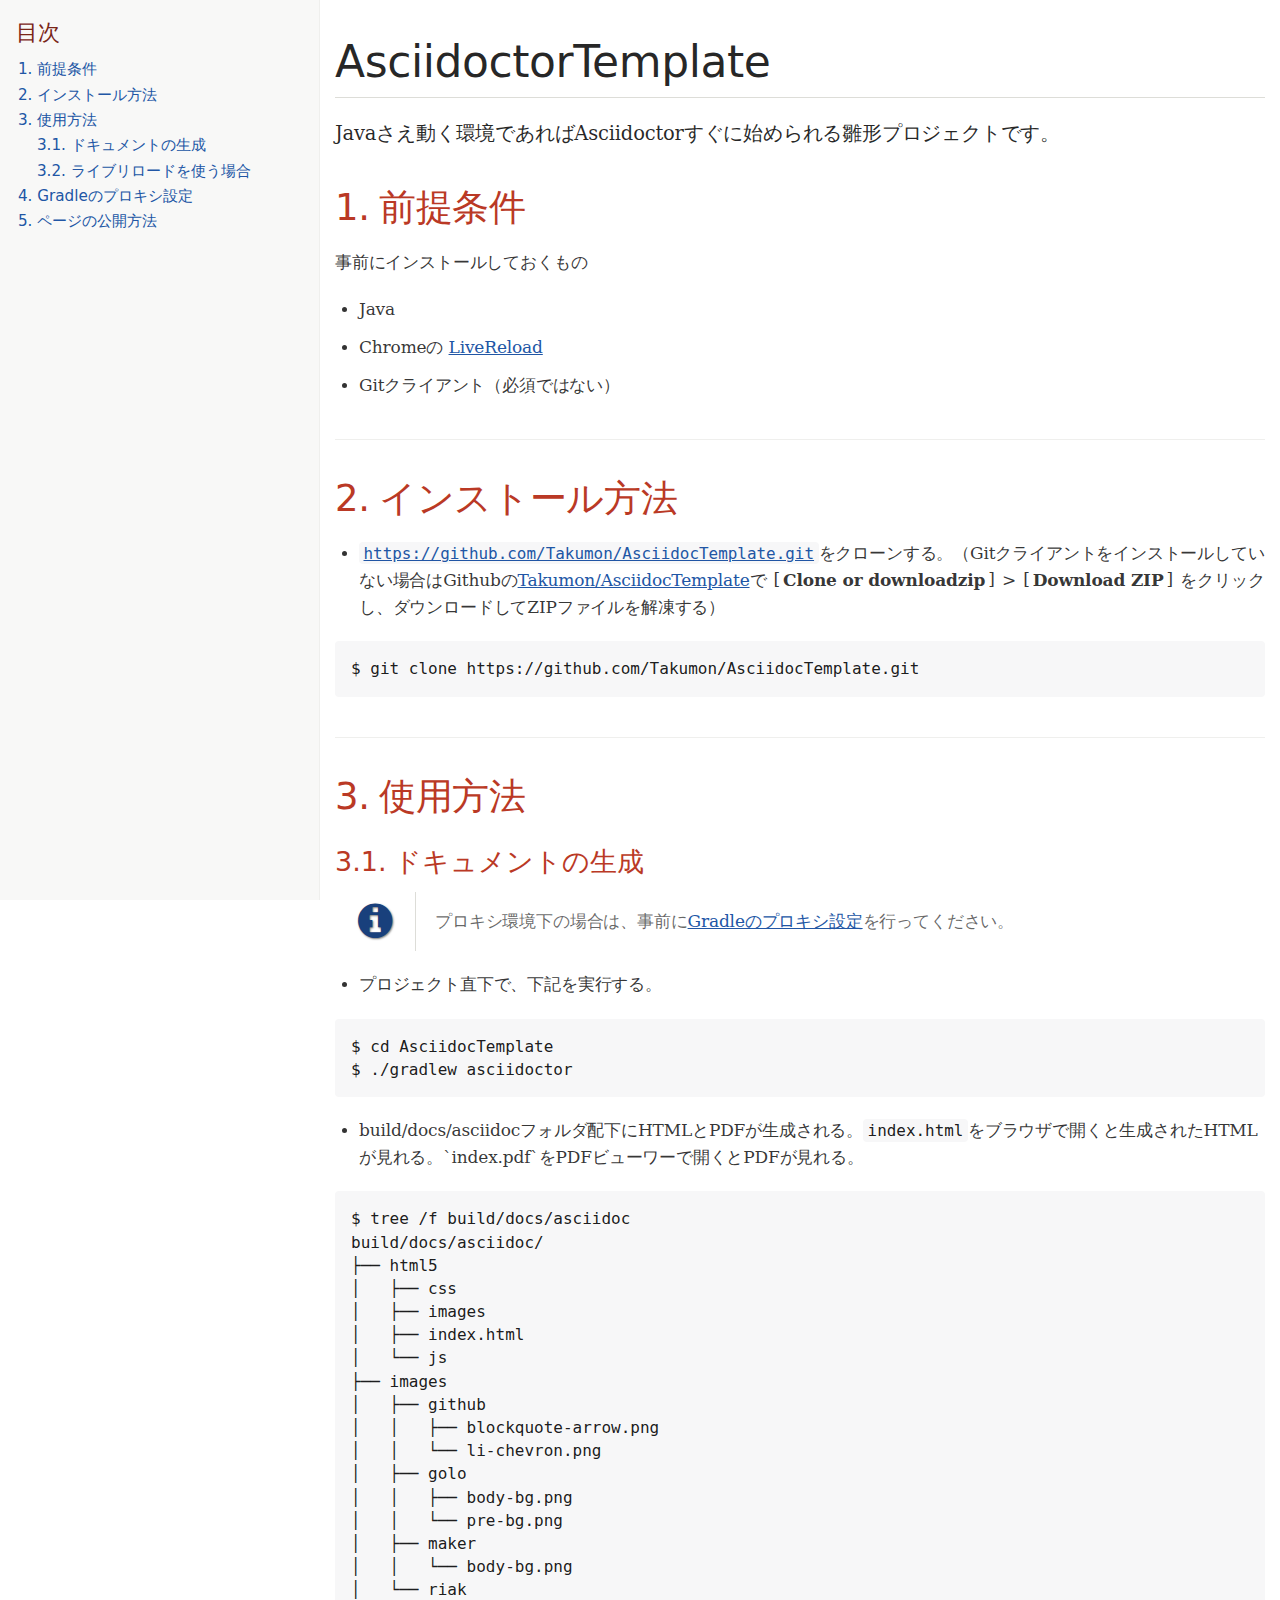
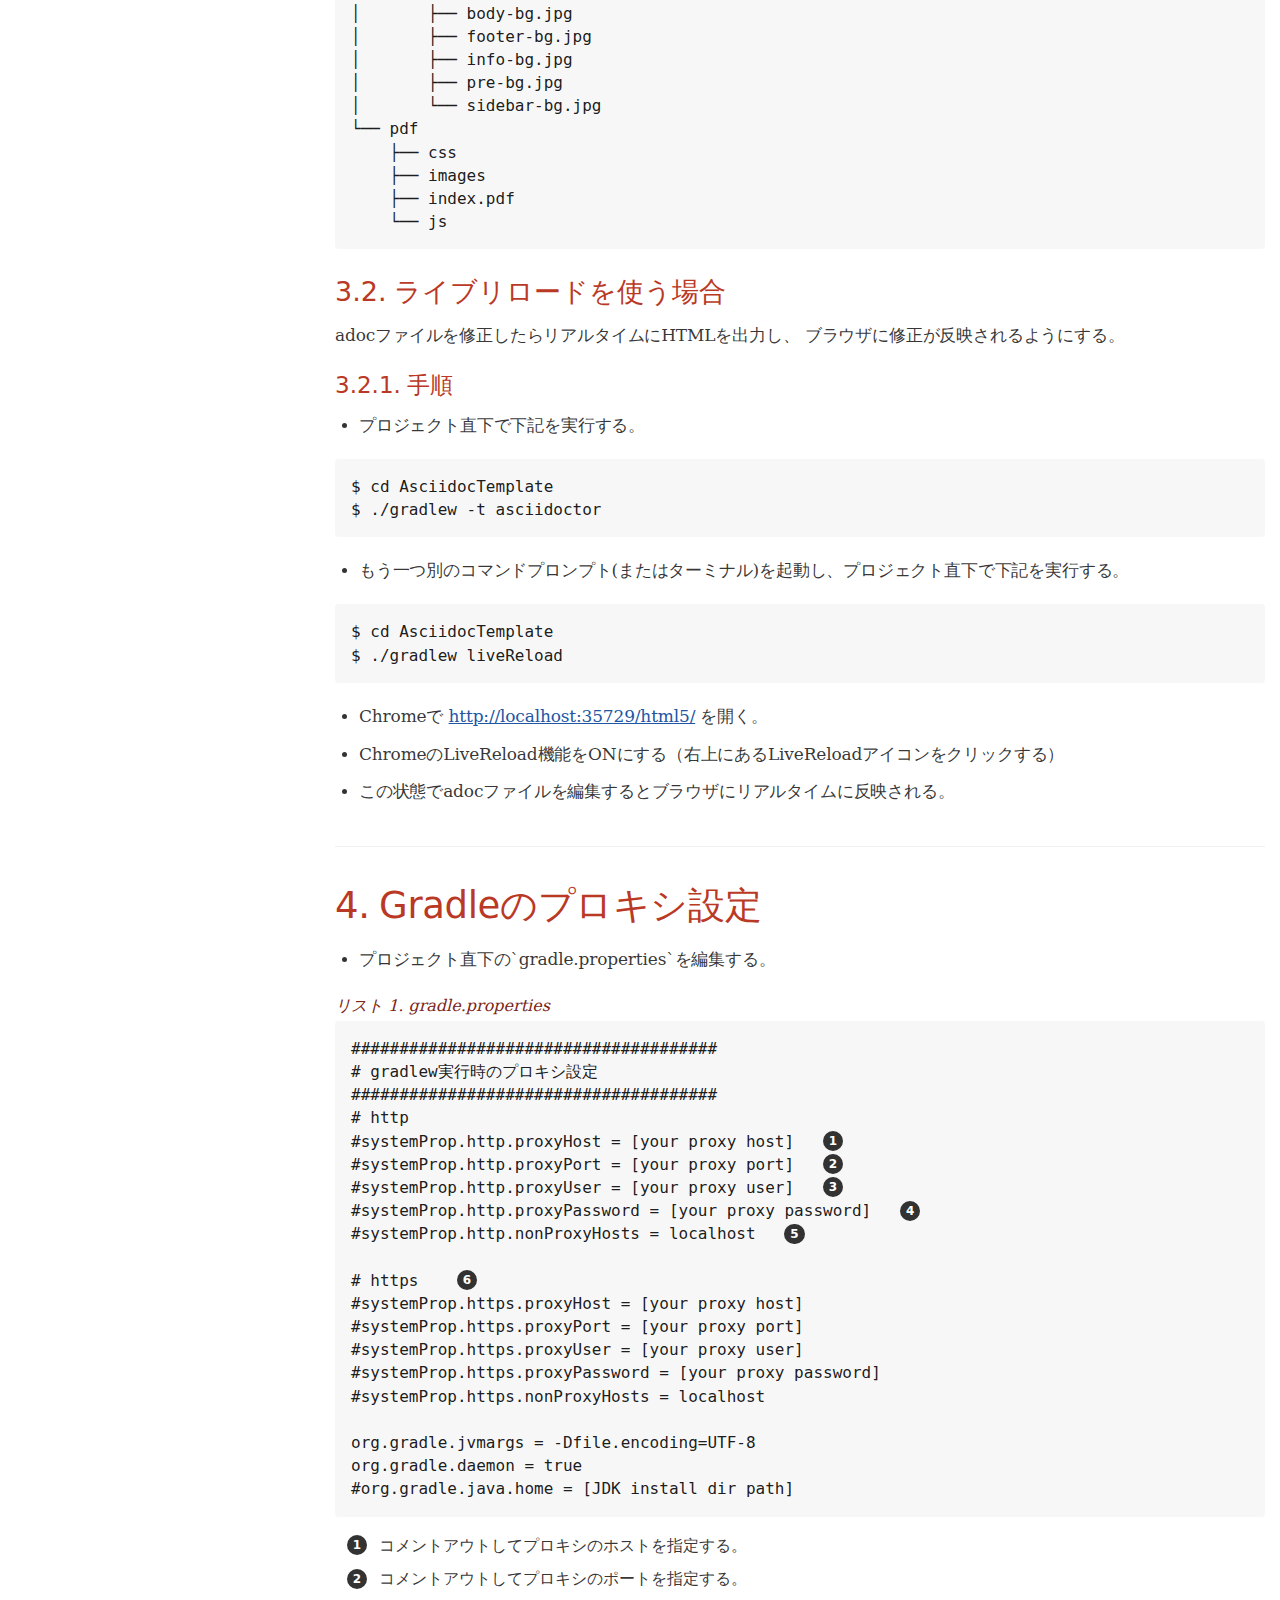
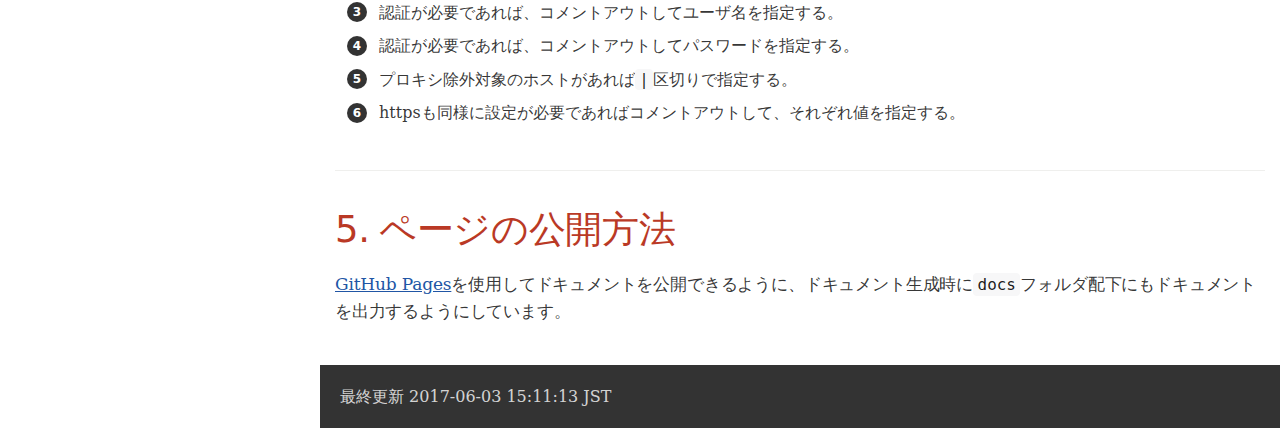
==== docs/html5/index.html @ 1392003d "生成されたドキュメントを追加" ====
<!DOCTYPE html>
<html lang="ja">
<head>
<meta charset="UTF-8">
<!--[if IE]><meta http-equiv="X-UA-Compatible" content="IE=edge"><![endif]-->
<meta name="viewport" content="width=device-width, initial-scale=1.0">
<meta name="generator" content="Asciidoctor 1.5.4">
<meta name="description" content="Javaさえ動く環境であればAsciidoctorすぐに始められる雛形プロジェクトです。">
<meta name="keywords" content="AsciiDoc, Asciidoctor, Gradle">
<title>AsciidoctorTemplate</title>
<style>
/*! normalize.css v2.1.2 | MIT License | git.io/normalize */
/* ========================================================================== HTML5 display definitions ========================================================================== */
/** Correct `block` display not defined in IE 8/9. */
article, aside, details, figcaption, figure, footer, header, hgroup, main, nav, section, summary { display: block; }

/** Correct `inline-block` display not defined in IE 8/9. */
audio, canvas, video { display: inline-block; }

/** Prevent modern browsers from displaying `audio` without controls. Remove excess height in iOS 5 devices. */
audio:not([controls]) { display: none; height: 0; }

/** Address `[hidden]` styling not present in IE 8/9. Hide the `template` element in IE, Safari, and Firefox < 22. */
[hidden], template { display: none; }

script { display: none !important; }

/* ========================================================================== Base ========================================================================== */
/** 1. Set default font family to sans-serif. 2. Prevent iOS text size adjust after orientation change, without disabling user zoom. */
html { font-family: sans-serif; /* 1 */ -ms-text-size-adjust: 100%; /* 2 */ -webkit-text-size-adjust: 100%; /* 2 */ }

/** Remove default margin. */
body { margin: 0; }

/* ========================================================================== Links ========================================================================== */
/** Remove the gray background color from active links in IE 10. */
a { background: transparent; }

/** Address `outline` inconsistency between Chrome and other browsers. */
a:focus { outline: thin dotted; }

/** Improve readability when focused and also mouse hovered in all browsers. */
a:active, a:hover { outline: 0; }

/* ========================================================================== Typography ========================================================================== */
/** Address variable `h1` font-size and margin within `section` and `article` contexts in Firefox 4+, Safari 5, and Chrome. */
h1 { font-size: 2em; margin: 0.67em 0; }

/** Address styling not present in IE 8/9, Safari 5, and Chrome. */
abbr[title] { border-bottom: 1px dotted; }

/** Address style set to `bolder` in Firefox 4+, Safari 5, and Chrome. */
b, strong { font-weight: bold; }

/** Address styling not present in Safari 5 and Chrome. */
dfn { font-style: italic; }

/** Address differences between Firefox and other browsers. */
hr { -moz-box-sizing: content-box; box-sizing: content-box; height: 0; }

/** Address styling not present in IE 8/9. */
mark { background: #ff0; color: #000; }

/** Correct font family set oddly in Safari 5 and Chrome. */
code, kbd, pre, samp { font-family: monospace, serif; font-size: 1em; }

/** Improve readability of pre-formatted text in all browsers. */
pre { white-space: pre-wrap; }

/** Set consistent quote types. */
q { quotes: "\201C" "\201D" "\2018" "\2019"; }

/** Address inconsistent and variable font size in all browsers. */
small { font-size: 80%; }

/** Prevent `sub` and `sup` affecting `line-height` in all browsers. */
sub, sup { font-size: 75%; line-height: 0; position: relative; vertical-align: baseline; }

sup { top: -0.5em; }

sub { bottom: -0.25em; }

/* ========================================================================== Embedded content ========================================================================== */
/** Remove border when inside `a` element in IE 8/9. */
img { border: 0; }

/** Correct overflow displayed oddly in IE 9. */
svg:not(:root) { overflow: hidden; }

/* ========================================================================== Figures ========================================================================== */
/** Address margin not present in IE 8/9 and Safari 5. */
figure { margin: 0; }

/* ========================================================================== Forms ========================================================================== */
/** Define consistent border, margin, and padding. */
fieldset { border: 1px solid #c0c0c0; margin: 0 2px; padding: 0.35em 0.625em 0.75em; }

/** 1. Correct `color` not being inherited in IE 8/9. 2. Remove padding so people aren't caught out if they zero out fieldsets. */
legend { border: 0; /* 1 */ padding: 0; /* 2 */ }

/** 1. Correct font family not being inherited in all browsers. 2. Correct font size not being inherited in all browsers. 3. Address margins set differently in Firefox 4+, Safari 5, and Chrome. */
button, input, select, textarea { font-family: inherit; /* 1 */ font-size: 100%; /* 2 */ margin: 0; /* 3 */ }

/** Address Firefox 4+ setting `line-height` on `input` using `!important` in the UA stylesheet. */
button, input { line-height: normal; }

/** Address inconsistent `text-transform` inheritance for `button` and `select`. All other form control elements do not inherit `text-transform` values. Correct `button` style inheritance in Chrome, Safari 5+, and IE 8+. Correct `select` style inheritance in Firefox 4+ and Opera. */
button, select { text-transform: none; }

/** 1. Avoid the WebKit bug in Android 4.0.* where (2) destroys native `audio` and `video` controls. 2. Correct inability to style clickable `input` types in iOS. 3. Improve usability and consistency of cursor style between image-type `input` and others. */
button, html input[type="button"], input[type="reset"], input[type="submit"] { -webkit-appearance: button; /* 2 */ cursor: pointer; /* 3 */ }

/** Re-set default cursor for disabled elements. */
button[disabled], html input[disabled] { cursor: default; }

/** 1. Address box sizing set to `content-box` in IE 8/9. 2. Remove excess padding in IE 8/9. */
input[type="checkbox"], input[type="radio"] { box-sizing: border-box; /* 1 */ padding: 0; /* 2 */ }

/** 1. Address `appearance` set to `searchfield` in Safari 5 and Chrome. 2. Address `box-sizing` set to `border-box` in Safari 5 and Chrome (include `-moz` to future-proof). */
input[type="search"] { -webkit-appearance: textfield; /* 1 */ -moz-box-sizing: content-box; -webkit-box-sizing: content-box; /* 2 */ box-sizing: content-box; }

/** Remove inner padding and search cancel button in Safari 5 and Chrome on OS X. */
input[type="search"]::-webkit-search-cancel-button, input[type="search"]::-webkit-search-decoration { -webkit-appearance: none; }

/** Remove inner padding and border in Firefox 4+. */
button::-moz-focus-inner, input::-moz-focus-inner { border: 0; padding: 0; }

/** 1. Remove default vertical scrollbar in IE 8/9. 2. Improve readability and alignment in all browsers. */
textarea { overflow: auto; /* 1 */ vertical-align: top; /* 2 */ }

/* ========================================================================== Tables ========================================================================== */
/** Remove most spacing between table cells. */
table { border-collapse: collapse; border-spacing: 0; }

meta.foundation-mq-small { font-family: "only screen and (min-width: 768px)"; width: 768px; }

meta.foundation-mq-medium { font-family: "only screen and (min-width:1280px)"; width: 1280px; }

meta.foundation-mq-large { font-family: "only screen and (min-width:1440px)"; width: 1440px; }

*, *:before, *:after { -moz-box-sizing: border-box; -webkit-box-sizing: border-box; box-sizing: border-box; }

html, body { font-size: 100%; }

body { background: white; color: rgba(0, 0, 0, 0.8); padding: 0; margin: 0; font-family: "Noto Serif", "DejaVu Serif", serif; font-weight: normal; font-style: normal; line-height: 1; position: relative; cursor: auto; }

a:hover { cursor: pointer; }

img, object, embed { max-width: 100%; height: auto; }

object, embed { height: 100%; }

img { -ms-interpolation-mode: bicubic; }

#map_canvas img, #map_canvas embed, #map_canvas object, .map_canvas img, .map_canvas embed, .map_canvas object { max-width: none !important; }

.left { float: left !important; }

.right { float: right !important; }

.text-left { text-align: left !important; }

.text-right { text-align: right !important; }

.text-center { text-align: center !important; }

.text-justify { text-align: justify !important; }

.hide { display: none; }

.antialiased { -webkit-font-smoothing: antialiased; }

img { display: inline-block; vertical-align: middle; }

textarea { height: auto; min-height: 50px; }

select { width: 100%; }

object, svg { display: inline-block; vertical-align: middle; }

.center { margin-left: auto; margin-right: auto; }

.spread { width: 100%; }

p.lead, .paragraph.lead > p, #preamble > .sectionbody > .paragraph:first-of-type p { font-size: 1.21875em; line-height: 1.6; }

.subheader, .admonitionblock td.content > .title, .audioblock > .title, .exampleblock > .title, .imageblock > .title, .listingblock > .title, .literalblock > .title, .stemblock > .title, .openblock > .title, .paragraph > .title, .quoteblock > .title, table.tableblock > .title, .verseblock > .title, .videoblock > .title, .dlist > .title, .olist > .title, .ulist > .title, .qlist > .title, .hdlist > .title { line-height: 1.45; color: #7a2518; font-weight: normal; margin-top: 0; margin-bottom: 0.25em; }

/* Typography resets */
div, dl, dt, dd, ul, ol, li, h1, h2, h3, #toctitle, .sidebarblock > .content > .title, h4, h5, h6, pre, form, p, blockquote, th, td { margin: 0; padding: 0; direction: ltr; }

/* Default Link Styles */
a { color: #2156a5; text-decoration: underline; line-height: inherit; }
a:hover, a:focus { color: #1d4b8f; }
a img { border: none; }

/* Default paragraph styles */
p { font-family: inherit; font-weight: normal; font-size: 1em; line-height: 1.6; margin-bottom: 1.25em; text-rendering: optimizeLegibility; }
p aside { font-size: 0.875em; line-height: 1.35; font-style: italic; }

/* Default header styles */
h1, h2, h3, #toctitle, .sidebarblock > .content > .title, h4, h5, h6 { font-family: "Open Sans", "DejaVu Sans", sans-serif; font-weight: 300; font-style: normal; color: #ba3925; text-rendering: optimizeLegibility; margin-top: 1em; margin-bottom: 0.5em; line-height: 1.0125em; }
h1 small, h2 small, h3 small, #toctitle small, .sidebarblock > .content > .title small, h4 small, h5 small, h6 small { font-size: 60%; color: #e99b8f; line-height: 0; }

h1 { font-size: 2.125em; }

h2 { font-size: 1.6875em; }

h3, #toctitle, .sidebarblock > .content > .title { font-size: 1.375em; }

h4 { font-size: 1.125em; }

h5 { font-size: 1.125em; }

h6 { font-size: 1em; }

hr { border: solid #ddddd8; border-width: 1px 0 0; clear: both; margin: 1.25em 0 1.1875em; height: 0; }

/* Helpful Typography Defaults */
em, i { font-style: italic; line-height: inherit; }

strong, b { font-weight: bold; line-height: inherit; }

small { font-size: 60%; line-height: inherit; }

code { font-family: "Droid Sans Mono", "DejaVu Sans Mono", monospace; font-weight: normal; color: rgba(0, 0, 0, 0.9); }

/* Lists */
ul, ol, dl { font-size: 1em; line-height: 1.6; margin-bottom: 1.25em; list-style-position: outside; font-family: inherit; }

ul, ol { margin-left: 1.5em; }
ul.no-bullet, ol.no-bullet { margin-left: 1.5em; }

/* Unordered Lists */
ul li ul, ul li ol { margin-left: 1.25em; margin-bottom: 0; font-size: 1em; /* Override nested font-size change */ }
ul.square li ul, ul.circle li ul, ul.disc li ul { list-style: inherit; }
ul.square { list-style-type: square; }
ul.circle { list-style-type: circle; }
ul.disc { list-style-type: disc; }
ul.no-bullet { list-style: none; }

/* Ordered Lists */
ol li ul, ol li ol { margin-left: 1.25em; margin-bottom: 0; }

/* Definition Lists */
dl dt { margin-bottom: 0.3125em; font-weight: bold; }
dl dd { margin-bottom: 1.25em; }

/* Abbreviations */
abbr, acronym { text-transform: uppercase; font-size: 90%; color: rgba(0, 0, 0, 0.8); border-bottom: 1px dotted #dddddd; cursor: help; }

abbr { text-transform: none; }

/* Blockquotes */
blockquote { margin: 0 0 1.25em; padding: 0.5625em 1.25em 0 1.1875em; border-left: 1px solid #dddddd; }
blockquote cite { display: block; font-size: 0.9375em; color: rgba(0, 0, 0, 0.6); }
blockquote cite:before { content: "\2014 \0020"; }
blockquote cite a, blockquote cite a:visited { color: rgba(0, 0, 0, 0.6); }

blockquote, blockquote p { line-height: 1.6; color: rgba(0, 0, 0, 0.85); }

/* Microformats */
.vcard { display: inline-block; margin: 0 0 1.25em 0; border: 1px solid #dddddd; padding: 0.625em 0.75em; }
.vcard li { margin: 0; display: block; }
.vcard .fn { font-weight: bold; font-size: 0.9375em; }

.vevent .summary { font-weight: bold; }
.vevent abbr { cursor: auto; text-decoration: none; font-weight: bold; border: none; padding: 0 0.0625em; }

@media only screen and (min-width: 768px) { h1, h2, h3, #toctitle, .sidebarblock > .content > .title, h4, h5, h6 { line-height: 1.2; }
  h1 { font-size: 2.75em; }
  h2 { font-size: 2.3125em; }
  h3, #toctitle, .sidebarblock > .content > .title { font-size: 1.6875em; }
  h4 { font-size: 1.4375em; } }
/* Tables */
table { background: white; margin-bottom: 1.25em; border: solid 1px #dedede; }
table thead, table tfoot { background: #f7f8f7; font-weight: bold; }
table thead tr th, table thead tr td, table tfoot tr th, table tfoot tr td { padding: 0.5em 0.625em 0.625em; font-size: inherit; color: rgba(0, 0, 0, 0.8); text-align: left; }
table tr th, table tr td { padding: 0.5625em 0.625em; font-size: inherit; color: rgba(0, 0, 0, 0.8); }
table tr.even, table tr.alt, table tr:nth-of-type(even) { background: #f8f8f7; }
table thead tr th, table tfoot tr th, table tbody tr td, table tr td, table tfoot tr td { display: table-cell; line-height: 1.6; }

body { -moz-osx-font-smoothing: grayscale; -webkit-font-smoothing: antialiased; tab-size: 4; }

h1, h2, h3, #toctitle, .sidebarblock > .content > .title, h4, h5, h6 { line-height: 1.2; word-spacing: -0.05em; }
h1 strong, h2 strong, h3 strong, #toctitle strong, .sidebarblock > .content > .title strong, h4 strong, h5 strong, h6 strong { font-weight: 400; }

.clearfix:before, .clearfix:after, .float-group:before, .float-group:after { content: " "; display: table; }
.clearfix:after, .float-group:after { clear: both; }

*:not(pre) > code { font-size: 0.9375em; font-style: normal !important; letter-spacing: 0; padding: 0.1em 0.5ex; word-spacing: -0.15em; background-color: #f7f7f8; -webkit-border-radius: 4px; border-radius: 4px; line-height: 1.45; text-rendering: optimizeSpeed; word-wrap: break-word; }
*:not(pre) > code.nobreak { word-wrap: normal; }
*:not(pre) > code.nowrap { white-space: nowrap; }

pre, pre > code { line-height: 1.45; color: rgba(0, 0, 0, 0.9); font-family: "Droid Sans Mono", "DejaVu Sans Mono", "Monospace", monospace; font-weight: normal; text-rendering: optimizeSpeed; }

em em { font-style: normal; }

strong strong { font-weight: normal; }

.keyseq { color: rgba(51, 51, 51, 0.8); }

kbd { font-family: "Droid Sans Mono", "DejaVu Sans Mono", monospace; display: inline-block; color: rgba(0, 0, 0, 0.8); font-size: 0.65em; line-height: 1.45; background-color: #f7f7f7; border: 1px solid #ccc; -webkit-border-radius: 3px; border-radius: 3px; -webkit-box-shadow: 0 1px 0 rgba(0, 0, 0, 0.2), 0 0 0 0.1em white inset; box-shadow: 0 1px 0 rgba(0, 0, 0, 0.2), 0 0 0 0.1em white inset; margin: 0 0.15em; padding: 0.2em 0.5em; vertical-align: middle; position: relative; top: -0.1em; white-space: nowrap; }

.keyseq kbd:first-child { margin-left: 0; }

.keyseq kbd:last-child { margin-right: 0; }

.menuseq, .menuref { color: #000; }

.menuseq b:not(.caret), .menuref { font-weight: inherit; }

.menuseq { word-spacing: -0.02em; }
.menuseq b.caret { font-size: 1.25em; line-height: 0.8; }
.menuseq i.caret { font-weight: bold; text-align: center; width: 0.45em; }

b.button:before, b.button:after { position: relative; top: -1px; font-weight: normal; }

b.button:before { content: "["; padding: 0 3px 0 2px; }

b.button:after { content: "]"; padding: 0 2px 0 3px; }

p a > code:hover { color: rgba(0, 0, 0, 0.9); }

#header, #content, #footnotes, #footer { width: 100%; margin-left: auto; margin-right: auto; margin-top: 0; margin-bottom: 0; max-width: 62.5em; *zoom: 1; position: relative; padding-left: 0.9375em; padding-right: 0.9375em; }
#header:before, #header:after, #content:before, #content:after, #footnotes:before, #footnotes:after, #footer:before, #footer:after { content: " "; display: table; }
#header:after, #content:after, #footnotes:after, #footer:after { clear: both; }

#content { margin-top: 1.25em; }

#content:before { content: none; }

#header > h1:first-child { color: rgba(0, 0, 0, 0.85); margin-top: 2.25rem; margin-bottom: 0; }
#header > h1:first-child + #toc { margin-top: 8px; border-top: 1px solid #ddddd8; }
#header > h1:only-child, body.toc2 #header > h1:nth-last-child(2) { border-bottom: 1px solid #ddddd8; padding-bottom: 8px; }
#header .details { border-bottom: 1px solid #ddddd8; line-height: 1.45; padding-top: 0.25em; padding-bottom: 0.25em; padding-left: 0.25em; color: rgba(0, 0, 0, 0.6); display: -ms-flexbox; display: -webkit-flex; display: flex; -ms-flex-flow: row wrap; -webkit-flex-flow: row wrap; flex-flow: row wrap; }
#header .details span:first-child { margin-left: -0.125em; }
#header .details span.email a { color: rgba(0, 0, 0, 0.85); }
#header .details br { display: none; }
#header .details br + span:before { content: "\00a0\2013\00a0"; }
#header .details br + span.author:before { content: "\00a0\22c5\00a0"; color: rgba(0, 0, 0, 0.85); }
#header .details br + span#revremark:before { content: "\00a0|\00a0"; }
#header #revnumber { text-transform: capitalize; }
#header #revnumber:after { content: "\00a0"; }

#content > h1:first-child:not([class]) { color: rgba(0, 0, 0, 0.85); border-bottom: 1px solid #ddddd8; padding-bottom: 8px; margin-top: 0; padding-top: 1rem; margin-bottom: 1.25rem; }

#toc { border-bottom: 1px solid #efefed; padding-bottom: 0.5em; }
#toc > ul { margin-left: 0.125em; }
#toc ul.sectlevel0 > li > a { font-style: italic; }
#toc ul.sectlevel0 ul.sectlevel1 { margin: 0.5em 0; }
#toc ul { font-family: "Open Sans", "DejaVu Sans", sans-serif; list-style-type: none; }
#toc li { line-height: 1.3334; margin-top: 0.3334em; }
#toc a { text-decoration: none; }
#toc a:active { text-decoration: underline; }

#toctitle { color: #7a2518; font-size: 1.2em; }

@media only screen and (min-width: 768px) { #toctitle { font-size: 1.375em; }
  body.toc2 { padding-left: 15em; padding-right: 0; }
  #toc.toc2 { margin-top: 0 !important; background-color: #f8f8f7; position: fixed; width: 15em; left: 0; top: 0; border-right: 1px solid #efefed; border-top-width: 0 !important; border-bottom-width: 0 !important; z-index: 1000; padding: 1.25em 1em; height: 100%; overflow: auto; }
  #toc.toc2 #toctitle { margin-top: 0; margin-bottom: 0.8rem; font-size: 1.2em; }
  #toc.toc2 > ul { font-size: 0.9em; margin-bottom: 0; }
  #toc.toc2 ul ul { margin-left: 0; padding-left: 1em; }
  #toc.toc2 ul.sectlevel0 ul.sectlevel1 { padding-left: 0; margin-top: 0.5em; margin-bottom: 0.5em; }
  body.toc2.toc-right { padding-left: 0; padding-right: 15em; }
  body.toc2.toc-right #toc.toc2 { border-right-width: 0; border-left: 1px solid #efefed; left: auto; right: 0; } }
@media only screen and (min-width: 1280px) { body.toc2 { padding-left: 20em; padding-right: 0; }
  #toc.toc2 { width: 20em; }
  #toc.toc2 #toctitle { font-size: 1.375em; }
  #toc.toc2 > ul { font-size: 0.95em; }
  #toc.toc2 ul ul { padding-left: 1.25em; }
  body.toc2.toc-right { padding-left: 0; padding-right: 20em; } }
#content #toc { border-style: solid; border-width: 1px; border-color: #e0e0dc; margin-bottom: 1.25em; padding: 1.25em; background: #f8f8f7; -webkit-border-radius: 4px; border-radius: 4px; }
#content #toc > :first-child { margin-top: 0; }
#content #toc > :last-child { margin-bottom: 0; }

#footer { max-width: 100%; background-color: rgba(0, 0, 0, 0.8); padding: 1.25em; }

#footer-text { color: rgba(255, 255, 255, 0.8); line-height: 1.44; }

.sect1 { padding-bottom: 0.625em; }

@media only screen and (min-width: 768px) { .sect1 { padding-bottom: 1.25em; } }
.sect1 + .sect1 { border-top: 1px solid #efefed; }

#content h1 > a.anchor, h2 > a.anchor, h3 > a.anchor, #toctitle > a.anchor, .sidebarblock > .content > .title > a.anchor, h4 > a.anchor, h5 > a.anchor, h6 > a.anchor { position: absolute; z-index: 1001; width: 1.5ex; margin-left: -1.5ex; display: block; text-decoration: none !important; visibility: hidden; text-align: center; font-weight: normal; }
#content h1 > a.anchor:before, h2 > a.anchor:before, h3 > a.anchor:before, #toctitle > a.anchor:before, .sidebarblock > .content > .title > a.anchor:before, h4 > a.anchor:before, h5 > a.anchor:before, h6 > a.anchor:before { content: "\00A7"; font-size: 0.85em; display: block; padding-top: 0.1em; }
#content h1:hover > a.anchor, #content h1 > a.anchor:hover, h2:hover > a.anchor, h2 > a.anchor:hover, h3:hover > a.anchor, #toctitle:hover > a.anchor, .sidebarblock > .content > .title:hover > a.anchor, h3 > a.anchor:hover, #toctitle > a.anchor:hover, .sidebarblock > .content > .title > a.anchor:hover, h4:hover > a.anchor, h4 > a.anchor:hover, h5:hover > a.anchor, h5 > a.anchor:hover, h6:hover > a.anchor, h6 > a.anchor:hover { visibility: visible; }
#content h1 > a.link, h2 > a.link, h3 > a.link, #toctitle > a.link, .sidebarblock > .content > .title > a.link, h4 > a.link, h5 > a.link, h6 > a.link { color: #ba3925; text-decoration: none; }
#content h1 > a.link:hover, h2 > a.link:hover, h3 > a.link:hover, #toctitle > a.link:hover, .sidebarblock > .content > .title > a.link:hover, h4 > a.link:hover, h5 > a.link:hover, h6 > a.link:hover { color: #a53221; }

.audioblock, .imageblock, .literalblock, .listingblock, .stemblock, .videoblock { margin-bottom: 1.25em; }

.admonitionblock td.content > .title, .audioblock > .title, .exampleblock > .title, .imageblock > .title, .listingblock > .title, .literalblock > .title, .stemblock > .title, .openblock > .title, .paragraph > .title, .quoteblock > .title, table.tableblock > .title, .verseblock > .title, .videoblock > .title, .dlist > .title, .olist > .title, .ulist > .title, .qlist > .title, .hdlist > .title { text-rendering: optimizeLegibility; text-align: left; font-family: "Noto Serif", "DejaVu Serif", serif; font-size: 1rem; font-style: italic; }

table.tableblock > caption.title { white-space: nowrap; overflow: visible; max-width: 0; }

.paragraph.lead > p, #preamble > .sectionbody > .paragraph:first-of-type p { color: rgba(0, 0, 0, 0.85); }

table.tableblock #preamble > .sectionbody > .paragraph:first-of-type p { font-size: inherit; }

.admonitionblock > table { border-collapse: separate; border: 0; background: none; width: 100%; }
.admonitionblock > table td.icon { text-align: center; width: 80px; }
.admonitionblock > table td.icon img { max-width: initial; }
.admonitionblock > table td.icon .title { font-weight: bold; font-family: "Open Sans", "DejaVu Sans", sans-serif; text-transform: uppercase; }
.admonitionblock > table td.content { padding-left: 1.125em; padding-right: 1.25em; border-left: 1px solid #ddddd8; color: rgba(0, 0, 0, 0.6); }
.admonitionblock > table td.content > :last-child > :last-child { margin-bottom: 0; }

.exampleblock > .content { border-style: solid; border-width: 1px; border-color: #e6e6e6; margin-bottom: 1.25em; padding: 1.25em; background: white; -webkit-border-radius: 4px; border-radius: 4px; }
.exampleblock > .content > :first-child { margin-top: 0; }
.exampleblock > .content > :last-child { margin-bottom: 0; }

.sidebarblock { border-style: solid; border-width: 1px; border-color: #e0e0dc; margin-bottom: 1.25em; padding: 1.25em; background: #f8f8f7; -webkit-border-radius: 4px; border-radius: 4px; }
.sidebarblock > :first-child { margin-top: 0; }
.sidebarblock > :last-child { margin-bottom: 0; }
.sidebarblock > .content > .title { color: #7a2518; margin-top: 0; text-align: center; }

.exampleblock > .content > :last-child > :last-child, .exampleblock > .content .olist > ol > li:last-child > :last-child, .exampleblock > .content .ulist > ul > li:last-child > :last-child, .exampleblock > .content .qlist > ol > li:last-child > :last-child, .sidebarblock > .content > :last-child > :last-child, .sidebarblock > .content .olist > ol > li:last-child > :last-child, .sidebarblock > .content .ulist > ul > li:last-child > :last-child, .sidebarblock > .content .qlist > ol > li:last-child > :last-child { margin-bottom: 0; }

.literalblock pre, .listingblock pre:not(.highlight), .listingblock pre[class="highlight"], .listingblock pre[class^="highlight "], .listingblock pre.CodeRay, .listingblock pre.prettyprint { background: #f7f7f8; }
.sidebarblock .literalblock pre, .sidebarblock .listingblock pre:not(.highlight), .sidebarblock .listingblock pre[class="highlight"], .sidebarblock .listingblock pre[class^="highlight "], .sidebarblock .listingblock pre.CodeRay, .sidebarblock .listingblock pre.prettyprint { background: #f2f1f1; }

.literalblock pre, .literalblock pre[class], .listingblock pre, .listingblock pre[class] { -webkit-border-radius: 4px; border-radius: 4px; word-wrap: break-word; padding: 1em; font-size: 0.8125em; }
.literalblock pre.nowrap, .literalblock pre[class].nowrap, .listingblock pre.nowrap, .listingblock pre[class].nowrap { overflow-x: auto; white-space: pre; word-wrap: normal; }
@media only screen and (min-width: 768px) { .literalblock pre, .literalblock pre[class], .listingblock pre, .listingblock pre[class] { font-size: 0.90625em; } }
@media only screen and (min-width: 1280px) { .literalblock pre, .literalblock pre[class], .listingblock pre, .listingblock pre[class] { font-size: 1em; } }

.literalblock.output pre { color: #f7f7f8; background-color: rgba(0, 0, 0, 0.9); }

.listingblock pre.highlightjs { padding: 0; }
.listingblock pre.highlightjs > code { padding: 1em; -webkit-border-radius: 4px; border-radius: 4px; }

.listingblock pre.prettyprint { border-width: 0; }

.listingblock > .content { position: relative; }

.listingblock code[data-lang]:before { display: none; content: attr(data-lang); position: absolute; font-size: 0.75em; top: 0.425rem; right: 0.5rem; line-height: 1; text-transform: uppercase; color: #999; }

.listingblock:hover code[data-lang]:before { display: block; }

.listingblock.terminal pre .command:before { content: attr(data-prompt); padding-right: 0.5em; color: #999; }

.listingblock.terminal pre .command:not([data-prompt]):before { content: "$"; }

table.pyhltable { border-collapse: separate; border: 0; margin-bottom: 0; background: none; }

table.pyhltable td { vertical-align: top; padding-top: 0; padding-bottom: 0; line-height: 1.45; }

table.pyhltable td.code { padding-left: .75em; padding-right: 0; }

pre.pygments .lineno, table.pyhltable td:not(.code) { color: #999; padding-left: 0; padding-right: .5em; border-right: 1px solid #ddddd8; }

pre.pygments .lineno { display: inline-block; margin-right: .25em; }

table.pyhltable .linenodiv { background: none !important; padding-right: 0 !important; }

.quoteblock { margin: 0 1em 1.25em 1.5em; display: table; }
.quoteblock > .title { margin-left: -1.5em; margin-bottom: 0.75em; }
.quoteblock blockquote, .quoteblock blockquote p { color: rgba(0, 0, 0, 0.85); font-size: 1.15rem; line-height: 1.75; word-spacing: 0.1em; letter-spacing: 0; font-style: italic; text-align: justify; }
.quoteblock blockquote { margin: 0; padding: 0; border: 0; }
.quoteblock blockquote:before { content: "\201c"; float: left; font-size: 2.75em; font-weight: bold; line-height: 0.6em; margin-left: -0.6em; color: #7a2518; text-shadow: 0 1px 2px rgba(0, 0, 0, 0.1); }
.quoteblock blockquote > .paragraph:last-child p { margin-bottom: 0; }
.quoteblock .attribution { margin-top: 0.5em; margin-right: 0.5ex; text-align: right; }
.quoteblock .quoteblock { margin-left: 0; margin-right: 0; padding: 0.5em 0; border-left: 3px solid rgba(0, 0, 0, 0.6); }
.quoteblock .quoteblock blockquote { padding: 0 0 0 0.75em; }
.quoteblock .quoteblock blockquote:before { display: none; }

.verseblock { margin: 0 1em 1.25em 1em; }
.verseblock pre { font-family: "Open Sans", "DejaVu Sans", sans; font-size: 1.15rem; color: rgba(0, 0, 0, 0.85); font-weight: 300; text-rendering: optimizeLegibility; }
.verseblock pre strong { font-weight: 400; }
.verseblock .attribution { margin-top: 1.25rem; margin-left: 0.5ex; }

.quoteblock .attribution, .verseblock .attribution { font-size: 0.9375em; line-height: 1.45; font-style: italic; }
.quoteblock .attribution br, .verseblock .attribution br { display: none; }
.quoteblock .attribution cite, .verseblock .attribution cite { display: block; letter-spacing: -0.025em; color: rgba(0, 0, 0, 0.6); }

.quoteblock.abstract { margin: 0 0 1.25em 0; display: block; }
.quoteblock.abstract blockquote, .quoteblock.abstract blockquote p { text-align: left; word-spacing: 0; }
.quoteblock.abstract blockquote:before, .quoteblock.abstract blockquote p:first-of-type:before { display: none; }

table.tableblock { max-width: 100%; border-collapse: separate; }
table.tableblock td > .paragraph:last-child p > p:last-child, table.tableblock th > p:last-child, table.tableblock td > p:last-child { margin-bottom: 0; }

table.tableblock, th.tableblock, td.tableblock { border: 0 solid #dedede; }

table.grid-all > thead > tr > .tableblock, table.grid-all > tbody > tr > .tableblock { border-width: 0 1px 1px 0; }

table.grid-all > tfoot > tr > .tableblock { border-width: 1px 1px 0 0; }

table.grid-cols > * > tr > .tableblock { border-width: 0 1px 0 0; }

table.grid-rows > thead > tr > .tableblock, table.grid-rows > tbody > tr > .tableblock { border-width: 0 0 1px 0; }

table.grid-rows > tfoot > tr > .tableblock { border-width: 1px 0 0 0; }

table.grid-all > * > tr > .tableblock:last-child, table.grid-cols > * > tr > .tableblock:last-child { border-right-width: 0; }

table.grid-all > tbody > tr:last-child > .tableblock, table.grid-all > thead:last-child > tr > .tableblock, table.grid-rows > tbody > tr:last-child > .tableblock, table.grid-rows > thead:last-child > tr > .tableblock { border-bottom-width: 0; }

table.frame-all { border-width: 1px; }

table.frame-sides { border-width: 0 1px; }

table.frame-topbot { border-width: 1px 0; }

th.halign-left, td.halign-left { text-align: left; }

th.halign-right, td.halign-right { text-align: right; }

th.halign-center, td.halign-center { text-align: center; }

th.valign-top, td.valign-top { vertical-align: top; }

th.valign-bottom, td.valign-bottom { vertical-align: bottom; }

th.valign-middle, td.valign-middle { vertical-align: middle; }

table thead th, table tfoot th { font-weight: bold; }

tbody tr th { display: table-cell; line-height: 1.6; background: #f7f8f7; }

tbody tr th, tbody tr th p, tfoot tr th, tfoot tr th p { color: rgba(0, 0, 0, 0.8); font-weight: bold; }

p.tableblock > code:only-child { background: none; padding: 0; }

p.tableblock { font-size: 1em; }

td > div.verse { white-space: pre; }

ol { margin-left: 1.75em; }

ul li ol { margin-left: 1.5em; }

dl dd { margin-left: 1.125em; }

dl dd:last-child, dl dd:last-child > :last-child { margin-bottom: 0; }

ol > li p, ul > li p, ul dd, ol dd, .olist .olist, .ulist .ulist, .ulist .olist, .olist .ulist { margin-bottom: 0.625em; }

ul.unstyled, ol.unnumbered, ul.checklist, ul.none { list-style-type: none; }

ul.unstyled, ol.unnumbered, ul.checklist { margin-left: 0.625em; }

ul.checklist li > p:first-child > .fa-square-o:first-child, ul.checklist li > p:first-child > .fa-check-square-o:first-child { width: 1em; font-size: 0.85em; }

ul.checklist li > p:first-child > input[type="checkbox"]:first-child { width: 1em; position: relative; top: 1px; }

ul.inline { margin: 0 auto 0.625em auto; margin-left: -1.375em; margin-right: 0; padding: 0; list-style: none; overflow: hidden; }
ul.inline > li { list-style: none; float: left; margin-left: 1.375em; display: block; }
ul.inline > li > * { display: block; }

.unstyled dl dt { font-weight: normal; font-style: normal; }

ol.arabic { list-style-type: decimal; }

ol.decimal { list-style-type: decimal-leading-zero; }

ol.loweralpha { list-style-type: lower-alpha; }

ol.upperalpha { list-style-type: upper-alpha; }

ol.lowerroman { list-style-type: lower-roman; }

ol.upperroman { list-style-type: upper-roman; }

ol.lowergreek { list-style-type: lower-greek; }

.hdlist > table, .colist > table { border: 0; background: none; }
.hdlist > table > tbody > tr, .colist > table > tbody > tr { background: none; }

td.hdlist1, td.hdlist2 { vertical-align: top; padding: 0 0.625em; }

td.hdlist1 { font-weight: bold; padding-bottom: 1.25em; }

.literalblock + .colist, .listingblock + .colist { margin-top: -0.5em; }

.colist > table tr > td:first-of-type { padding: 0.4em 0.75em 0 0.75em; line-height: 1; vertical-align: top; }
.colist > table tr > td:first-of-type img { max-width: initial; }
.colist > table tr > td:last-of-type { padding: 0.25em 0; }

.thumb, .th { line-height: 0; display: inline-block; border: solid 4px white; -webkit-box-shadow: 0 0 0 1px #dddddd; box-shadow: 0 0 0 1px #dddddd; }

.imageblock.left, .imageblock[style*="float: left"] { margin: 0.25em 0.625em 1.25em 0; }
.imageblock.right, .imageblock[style*="float: right"] { margin: 0.25em 0 1.25em 0.625em; }
.imageblock > .title { margin-bottom: 0; }
.imageblock.thumb, .imageblock.th { border-width: 6px; }
.imageblock.thumb > .title, .imageblock.th > .title { padding: 0 0.125em; }

.image.left, .image.right { margin-top: 0.25em; margin-bottom: 0.25em; display: inline-block; line-height: 0; }
.image.left { margin-right: 0.625em; }
.image.right { margin-left: 0.625em; }

a.image { text-decoration: none; display: inline-block; }
a.image object { pointer-events: none; }

sup.footnote, sup.footnoteref { font-size: 0.875em; position: static; vertical-align: super; }
sup.footnote a, sup.footnoteref a { text-decoration: none; }
sup.footnote a:active, sup.footnoteref a:active { text-decoration: underline; }

#footnotes { padding-top: 0.75em; padding-bottom: 0.75em; margin-bottom: 0.625em; }
#footnotes hr { width: 20%; min-width: 6.25em; margin: -0.25em 0 0.75em 0; border-width: 1px 0 0 0; }
#footnotes .footnote { padding: 0 0.375em 0 0.225em; line-height: 1.3334; font-size: 0.875em; margin-left: 1.2em; text-indent: -1.05em; margin-bottom: 0.2em; }
#footnotes .footnote a:first-of-type { font-weight: bold; text-decoration: none; }
#footnotes .footnote:last-of-type { margin-bottom: 0; }
#content #footnotes { margin-top: -0.625em; margin-bottom: 0; padding: 0.75em 0; }

.gist .file-data > table { border: 0; background: #fff; width: 100%; margin-bottom: 0; }
.gist .file-data > table td.line-data { width: 99%; }

div.unbreakable { page-break-inside: avoid; }

.big { font-size: larger; }

.small { font-size: smaller; }

.underline { text-decoration: underline; }

.overline { text-decoration: overline; }

.line-through { text-decoration: line-through; }

.aqua { color: #00bfbf; }

.aqua-background { background-color: #00fafa; }

.black { color: black; }

.black-background { background-color: black; }

.blue { color: #0000bf; }

.blue-background { background-color: #0000fa; }

.fuchsia { color: #bf00bf; }

.fuchsia-background { background-color: #fa00fa; }

.gray { color: #606060; }

.gray-background { background-color: #7d7d7d; }

.green { color: #006000; }

.green-background { background-color: #007d00; }

.lime { color: #00bf00; }

.lime-background { background-color: #00fa00; }

.maroon { color: #600000; }

.maroon-background { background-color: #7d0000; }

.navy { color: #000060; }

.navy-background { background-color: #00007d; }

.olive { color: #606000; }

.olive-background { background-color: #7d7d00; }

.purple { color: #600060; }

.purple-background { background-color: #7d007d; }

.red { color: #bf0000; }

.red-background { background-color: #fa0000; }

.silver { color: #909090; }

.silver-background { background-color: #bcbcbc; }

.teal { color: #006060; }

.teal-background { background-color: #007d7d; }

.white { color: #bfbfbf; }

.white-background { background-color: #fafafa; }

.yellow { color: #bfbf00; }

.yellow-background { background-color: #fafa00; }

span.icon > .fa { cursor: default; }

.admonitionblock td.icon [class^="fa icon-"] { font-size: 2.5em; text-shadow: 1px 1px 2px rgba(0, 0, 0, 0.5); cursor: default; }
.admonitionblock td.icon .icon-note:before { content: "\f05a"; color: #19407c; }
.admonitionblock td.icon .icon-tip:before { content: "\f0eb"; text-shadow: 1px 1px 2px rgba(155, 155, 0, 0.8); color: #111; }
.admonitionblock td.icon .icon-warning:before { content: "\f071"; color: #bf6900; }
.admonitionblock td.icon .icon-caution:before { content: "\f06d"; color: #bf3400; }
.admonitionblock td.icon .icon-important:before { content: "\f06a"; color: #bf0000; }

.conum[data-value] { display: inline-block; color: #fff !important; background-color: rgba(0, 0, 0, 0.8); -webkit-border-radius: 100px; border-radius: 100px; text-align: center; font-size: 0.75em; width: 1.67em; height: 1.67em; line-height: 1.67em; font-family: "Open Sans", "DejaVu Sans", sans-serif; font-style: normal; font-weight: bold; }
.conum[data-value] * { color: #fff !important; }
.conum[data-value] + b { display: none; }
.conum[data-value]:after { content: attr(data-value); }
pre .conum[data-value] { position: relative; top: -0.125em; }

b.conum * { color: inherit !important; }

.conum:not([data-value]):empty { display: none; }

dt, th.tableblock, td.content, div.footnote { text-rendering: optimizeLegibility; }

h1, h2, p, td.content, span.alt { letter-spacing: -0.01em; }

p strong, td.content strong, div.footnote strong { letter-spacing: -0.005em; }

p, blockquote, dt, td.content, span.alt { font-size: 1.0625rem; }

p { margin-bottom: 1.25rem; }

.sidebarblock p, .sidebarblock dt, .sidebarblock td.content, p.tableblock { font-size: 1em; }

.exampleblock > .content { background-color: #fffef7; border-color: #e0e0dc; -webkit-box-shadow: 0 1px 4px #e0e0dc; box-shadow: 0 1px 4px #e0e0dc; }

.print-only { display: none !important; }

@media print { @page { margin: 1.25cm 0.75cm; }
  * { -webkit-box-shadow: none !important; box-shadow: none !important; text-shadow: none !important; }
  a { color: inherit !important; text-decoration: underline !important; }
  a.bare, a[href^="#"], a[href^="mailto:"] { text-decoration: none !important; }
  a[href^="http:"]:not(.bare):after, a[href^="https:"]:not(.bare):after { content: "(" attr(href) ")"; display: inline-block; font-size: 0.875em; padding-left: 0.25em; }
  abbr[title]:after { content: " (" attr(title) ")"; }
  pre, blockquote, tr, img, object, svg { page-break-inside: avoid; }
  thead { display: table-header-group; }
  svg { max-width: 100%; }
  p, blockquote, dt, td.content { font-size: 1em; orphans: 3; widows: 3; }
  h2, h3, #toctitle, .sidebarblock > .content > .title, #toctitle, .sidebarblock > .content > .title { page-break-after: avoid; }
  #toc, .sidebarblock, .exampleblock > .content { background: none !important; }
  #toc { border-bottom: 1px solid #ddddd8 !important; padding-bottom: 0 !important; }
  .sect1 { padding-bottom: 0 !important; }
  .sect1 + .sect1 { border: 0 !important; }
  #header > h1:first-child { margin-top: 1.25rem; }
  body.book #header { text-align: center; }
  body.book #header > h1:first-child { border: 0 !important; margin: 2.5em 0 1em 0; }
  body.book #header .details { border: 0 !important; display: block; padding: 0 !important; }
  body.book #header .details span:first-child { margin-left: 0 !important; }
  body.book #header .details br { display: block; }
  body.book #header .details br + span:before { content: none !important; }
  body.book #toc { border: 0 !important; text-align: left !important; padding: 0 !important; margin: 0 !important; }
  body.book #toc, body.book #preamble, body.book h1.sect0, body.book .sect1 > h2 { page-break-before: always; }
  .listingblock code[data-lang]:before { display: block; }
  #footer { background: none !important; padding: 0 0.9375em; }
  #footer-text { color: rgba(0, 0, 0, 0.6) !important; font-size: 0.9em; }
  .hide-on-print { display: none !important; }
  .print-only { display: block !important; }
  .hide-for-print { display: none !important; }
  .show-for-print { display: inherit !important; } }

</style>
<link rel="stylesheet" href="https://cdnjs.cloudflare.com/ajax/libs/font-awesome/4.5.0/css/font-awesome.min.css">
<style>
/* Stylesheet for CodeRay to match GitHub theme | MIT License | http://foundation.zurb.com */
/*pre.CodeRay {background-color:#f7f7f8;}*/
.CodeRay .line-numbers{border-right:1px solid #d8d8d8;padding:0 0.5em 0 .25em}
.CodeRay span.line-numbers{display:inline-block;margin-right:.5em;color:rgba(0,0,0,.3)}
.CodeRay .line-numbers strong{color:rgba(0,0,0,.4)}
table.CodeRay{border-collapse:separate;border-spacing:0;margin-bottom:0;border:0;background:none}
table.CodeRay td{vertical-align: top;line-height:1.45}
table.CodeRay td.line-numbers{text-align:right}
table.CodeRay td.line-numbers>pre{padding:0;color:rgba(0,0,0,.3)}
table.CodeRay td.code{padding:0 0 0 .5em}
table.CodeRay td.code>pre{padding:0}
.CodeRay .debug{color:#fff !important;background:#000080 !important}
.CodeRay .annotation{color:#007}
.CodeRay .attribute-name{color:#000080}
.CodeRay .attribute-value{color:#700}
.CodeRay .binary{color:#509}
.CodeRay .comment{color:#998;font-style:italic}
.CodeRay .char{color:#04d}
.CodeRay .char .content{color:#04d}
.CodeRay .char .delimiter{color:#039}
.CodeRay .class{color:#458;font-weight:bold}
.CodeRay .complex{color:#a08}
.CodeRay .constant,.CodeRay .predefined-constant{color:#008080}
.CodeRay .color{color:#099}
.CodeRay .class-variable{color:#369}
.CodeRay .decorator{color:#b0b}
.CodeRay .definition{color:#099}
.CodeRay .delimiter{color:#000}
.CodeRay .doc{color:#970}
.CodeRay .doctype{color:#34b}
.CodeRay .doc-string{color:#d42}
.CodeRay .escape{color:#666}
.CodeRay .entity{color:#800}
.CodeRay .error{color:#808}
.CodeRay .exception{color:inherit}
.CodeRay .filename{color:#099}
.CodeRay .function{color:#900;font-weight:bold}
.CodeRay .global-variable{color:#008080}
.CodeRay .hex{color:#058}
.CodeRay .integer,.CodeRay .float{color:#099}
.CodeRay .include{color:#555}
.CodeRay .inline{color:#000}
.CodeRay .inline .inline{background:#ccc}
.CodeRay .inline .inline .inline{background:#bbb}
.CodeRay .inline .inline-delimiter{color:#d14}
.CodeRay .inline-delimiter{color:#d14}
.CodeRay .important{color:#555;font-weight:bold}
.CodeRay .interpreted{color:#b2b}
.CodeRay .instance-variable{color:#008080}
.CodeRay .label{color:#970}
.CodeRay .local-variable{color:#963}
.CodeRay .octal{color:#40e}
.CodeRay .predefined{color:#369}
.CodeRay .preprocessor{color:#579}
.CodeRay .pseudo-class{color:#555}
.CodeRay .directive{font-weight:bold}
.CodeRay .type{font-weight:bold}
.CodeRay .predefined-type{color:inherit}
.CodeRay .reserved,.CodeRay .keyword {color:#000;font-weight:bold}
.CodeRay .key{color:#808}
.CodeRay .key .delimiter{color:#606}
.CodeRay .key .char{color:#80f}
.CodeRay .value{color:#088}
.CodeRay .regexp .delimiter{color:#808}
.CodeRay .regexp .content{color:#808}
.CodeRay .regexp .modifier{color:#808}
.CodeRay .regexp .char{color:#d14}
.CodeRay .regexp .function{color:#404;font-weight:bold}
.CodeRay .string{color:#d20}
.CodeRay .string .string .string{background:#ffd0d0}
.CodeRay .string .content{color:#d14}
.CodeRay .string .char{color:#d14}
.CodeRay .string .delimiter{color:#d14}
.CodeRay .shell{color:#d14}
.CodeRay .shell .delimiter{color:#d14}
.CodeRay .symbol{color:#990073}
.CodeRay .symbol .content{color:#a60}
.CodeRay .symbol .delimiter{color:#630}
.CodeRay .tag{color:#008080}
.CodeRay .tag-special{color:#d70}
.CodeRay .variable{color:#036}
.CodeRay .insert{background:#afa}
.CodeRay .delete{background:#faa}
.CodeRay .change{color:#aaf;background:#007}
.CodeRay .head{color:#f8f;background:#505}
.CodeRay .insert .insert{color:#080}
.CodeRay .delete .delete{color:#800}
.CodeRay .change .change{color:#66f}
.CodeRay .head .head{color:#f4f}
</style>
</head>
<body class="article toc2 toc-left">
<div id="header">
<h1>AsciidoctorTemplate</h1>
<div id="toc" class="toc2">
<div id="toctitle">目次</div>
<ul class="sectlevel1">
<li><a href="#_前提条件">1. 前提条件</a></li>
<li><a href="#_インストール方法">2. インストール方法</a></li>
<li><a href="#_使用方法">3. 使用方法</a>
<ul class="sectlevel2">
<li><a href="#_ドキュメントの生成">3.1. ドキュメントの生成</a></li>
<li><a href="#_ライブリロードを使う場合">3.2. ライブリロードを使う場合</a></li>
</ul>
</li>
<li><a href="#_gradleのプロキシ設定">4. Gradleのプロキシ設定</a></li>
<li><a href="#_ページの公開方法">5. ページの公開方法</a></li>
</ul>
</div>
</div>
<div id="content">
<div id="preamble">
<div class="sectionbody">
<link rel="stylesheet" href="css/index.css"></link>
<script
  src="https://code.jquery.com/jquery-3.2.1.slim.min.js"
  integrity="sha256-k2WSCIexGzOj3Euiig+TlR8gA0EmPjuc79OEeY5L45g="
  crossorigin="anonymous"></script>
<script src="js/index.js"></script>
<div class="paragraph">
<p>Javaさえ動く環境であればAsciidoctorすぐに始められる雛形プロジェクトです。</p>
</div>
<!-- toc disabled -->
</div>
</div>
<div class="sect1">
<h2 id="_前提条件"><a class="anchor" href="#_前提条件"></a>1. 前提条件</h2>
<div class="sectionbody">
<div class="paragraph">
<p>事前にインストールしておくもの</p>
</div>
<div class="ulist">
<ul>
<li>
<p>Java</p>
</li>
<li>
<p>Chromeの <a href="https://chrome.google.com/webstore/detail/livereload/jnihajbhpnppcggbcgedagnkighmdlei?hl=ja">LiveReload</a></p>
</li>
<li>
<p>Gitクライアント（必須ではない）</p>
</li>
</ul>
</div>
</div>
</div>
<div class="sect1">
<h2 id="_インストール方法"><a class="anchor" href="#_インストール方法"></a>2. インストール方法</h2>
<div class="sectionbody">
<div class="ulist">
<ul>
<li>
<p><code><a href="https://github.com/Takumon/AsciidocTemplate.git" class="bare">https://github.com/Takumon/AsciidocTemplate.git</a></code>をクローンする。（Gitクライアントをインストールしていない場合はGithubの<a href=":https://github.com/Takumon/AsciidocTemplate">Takumon/AsciidocTemplate</a>で <b class="button">Clone or downloadzip</b>  &gt; <b class="button">Download ZIP</b> をクリックし、ダウンロードしてZIPファイルを解凍する）</p>
</li>
</ul>
</div>
<div class="listingblock">
<div class="content">
<pre>$ git clone https://github.com/Takumon/AsciidocTemplate.git</pre>
</div>
</div>
</div>
</div>
<div class="sect1">
<h2 id="_使用方法"><a class="anchor" href="#_使用方法"></a>3. 使用方法</h2>
<div class="sectionbody">
<div class="sect2">
<h3 id="_ドキュメントの生成"><a class="anchor" href="#_ドキュメントの生成"></a>3.1. ドキュメントの生成</h3>
<div class="admonitionblock note">
<table>
<tr>
<td class="icon">
<i class="fa icon-note" title="注記"></i>
</td>
<td class="content">
プロキシ環境下の場合は、事前に<a href="#_gradleのプロキシ設定">Gradleのプロキシ設定</a>を行ってください。
</td>
</tr>
</table>
</div>
<div class="ulist">
<ul>
<li>
<p>プロジェクト直下で、下記を実行する。</p>
</li>
</ul>
</div>
<div class="listingblock">
<div class="content">
<pre class="CodeRay highlight"><code data-lang="bash">$ cd AsciidocTemplate
$ ./gradlew asciidoctor</code></pre>
</div>
</div>
<div class="ulist">
<ul>
<li>
<p>build/docs/asciidocフォルダ配下にHTMLとPDFが生成される。<code>index.html</code>をブラウザで開くと生成されたHTMLが見れる。`index.pdf`をPDFビューワーで開くとPDFが見れる。</p>
</li>
</ul>
</div>
<div class="listingblock">
<div class="content">
<pre>$ tree /f build/docs/asciidoc
build/docs/asciidoc/
├── html5
│   ├── css
│   ├── images
│   ├── index.html
│   └── js
├── images
│   ├── github
│   │   ├── blockquote-arrow.png
│   │   └── li-chevron.png
│   ├── golo
│   │   ├── body-bg.png
│   │   └── pre-bg.png
│   ├── maker
│   │   └── body-bg.png
│   └── riak
│       ├── body-bg.jpg
│       ├── footer-bg.jpg
│       ├── info-bg.jpg
│       ├── pre-bg.jpg
│       └── sidebar-bg.jpg
└── pdf
    ├── css
    ├── images
    ├── index.pdf
    └── js</pre>
</div>
</div>
</div>
<div class="sect2">
<h3 id="_ライブリロードを使う場合"><a class="anchor" href="#_ライブリロードを使う場合"></a>3.2. ライブリロードを使う場合</h3>
<div class="paragraph">
<p>adocファイルを修正したらリアルタイムにHTMLを出力し、
ブラウザに修正が反映されるようにする。</p>
</div>
<div class="sect3">
<h4 id="_手順"><a class="anchor" href="#_手順"></a>3.2.1. 手順</h4>
<div class="ulist">
<ul>
<li>
<p>プロジェクト直下で下記を実行する。</p>
</li>
</ul>
</div>
<div class="listingblock">
<div class="content">
<pre class="CodeRay highlight"><code data-lang="bash">$ cd AsciidocTemplate
$ ./gradlew -t asciidoctor</code></pre>
</div>
</div>
<div class="ulist">
<ul>
<li>
<p>もう一つ別のコマンドプロンプト(またはターミナル)を起動し、プロジェクト直下で下記を実行する。</p>
</li>
</ul>
</div>
<div class="listingblock">
<div class="content">
<pre class="CodeRay highlight"><code data-lang="bash">$ cd AsciidocTemplate
$ ./gradlew liveReload</code></pre>
</div>
</div>
<div class="ulist">
<ul>
<li>
<p>Chromeで <a href="http://localhost:35729/html5/" class="bare">http://localhost:35729/html5/</a> を開く。</p>
</li>
<li>
<p>ChromeのLiveReload機能をONにする（右上にあるLiveReloadアイコンをクリックする）</p>
</li>
<li>
<p>この状態でadocファイルを編集するとブラウザにリアルタイムに反映される。</p>
</li>
</ul>
</div>
</div>
</div>
</div>
</div>
<div class="sect1">
<h2 id="_gradleのプロキシ設定"><a class="anchor" href="#_gradleのプロキシ設定"></a>4. Gradleのプロキシ設定</h2>
<div class="sectionbody">
<div class="ulist">
<ul>
<li>
<p>プロジェクト直下の`gradle.properties`を編集する。</p>
</li>
</ul>
</div>
<div class="listingblock">
<div class="title">リスト 1. gradle.properties</div>
<div class="content">
<pre class="CodeRay highlight"><code>######################################
# gradlew実行時のプロキシ設定
######################################
# http
#systemProp.http.proxyHost = [your proxy host]   <i class="conum" data-value="1"></i><b>(1)</b>
#systemProp.http.proxyPort = [your proxy port]   <i class="conum" data-value="2"></i><b>(2)</b>
#systemProp.http.proxyUser = [your proxy user]   <i class="conum" data-value="3"></i><b>(3)</b>
#systemProp.http.proxyPassword = [your proxy password]   <i class="conum" data-value="4"></i><b>(4)</b>
#systemProp.http.nonProxyHosts = localhost   <i class="conum" data-value="5"></i><b>(5)</b>

# https    <i class="conum" data-value="6"></i><b>(6)</b>
#systemProp.https.proxyHost = [your proxy host]
#systemProp.https.proxyPort = [your proxy port]
#systemProp.https.proxyUser = [your proxy user]
#systemProp.https.proxyPassword = [your proxy password]
#systemProp.https.nonProxyHosts = localhost

org.gradle.jvmargs = -Dfile.encoding=UTF-8
org.gradle.daemon = true
#org.gradle.java.home = [JDK install dir path]</code></pre>
</div>
</div>
<div class="colist arabic">
<table>
<tr>
<td><i class="conum" data-value="1"></i><b>1</b></td>
<td>コメントアウトしてプロキシのホストを指定する。</td>
</tr>
<tr>
<td><i class="conum" data-value="2"></i><b>2</b></td>
<td>コメントアウトしてプロキシのポートを指定する。</td>
</tr>
<tr>
<td><i class="conum" data-value="3"></i><b>3</b></td>
<td>認証が必要であれば、コメントアウトしてユーザ名を指定する。</td>
</tr>
<tr>
<td><i class="conum" data-value="4"></i><b>4</b></td>
<td>認証が必要であれば、コメントアウトしてパスワードを指定する。</td>
</tr>
<tr>
<td><i class="conum" data-value="5"></i><b>5</b></td>
<td>プロキシ除外対象のホストがあれば<code>|</code>区切りで指定する。</td>
</tr>
<tr>
<td><i class="conum" data-value="6"></i><b>6</b></td>
<td>httpsも同様に設定が必要であればコメントアウトして、それぞれ値を指定する。</td>
</tr>
</table>
</div>
</div>
</div>
<div class="sect1">
<h2 id="_ページの公開方法"><a class="anchor" href="#_ページの公開方法"></a>5. ページの公開方法</h2>
<div class="sectionbody">
<div class="paragraph">
<p><a href="https://pages.github.com/">GitHub Pages</a>を使用してドキュメントを公開できるように、ドキュメント生成時に<code>docs</code>フォルダ配下にもドキュメントを出力するようにしています。</p>
</div>
</div>
</div>
</div>
<div id="footer">
<div id="footer-text">
最終更新 2017-06-03 15:11:13 JST
</div>
</div>
</body>
</html>
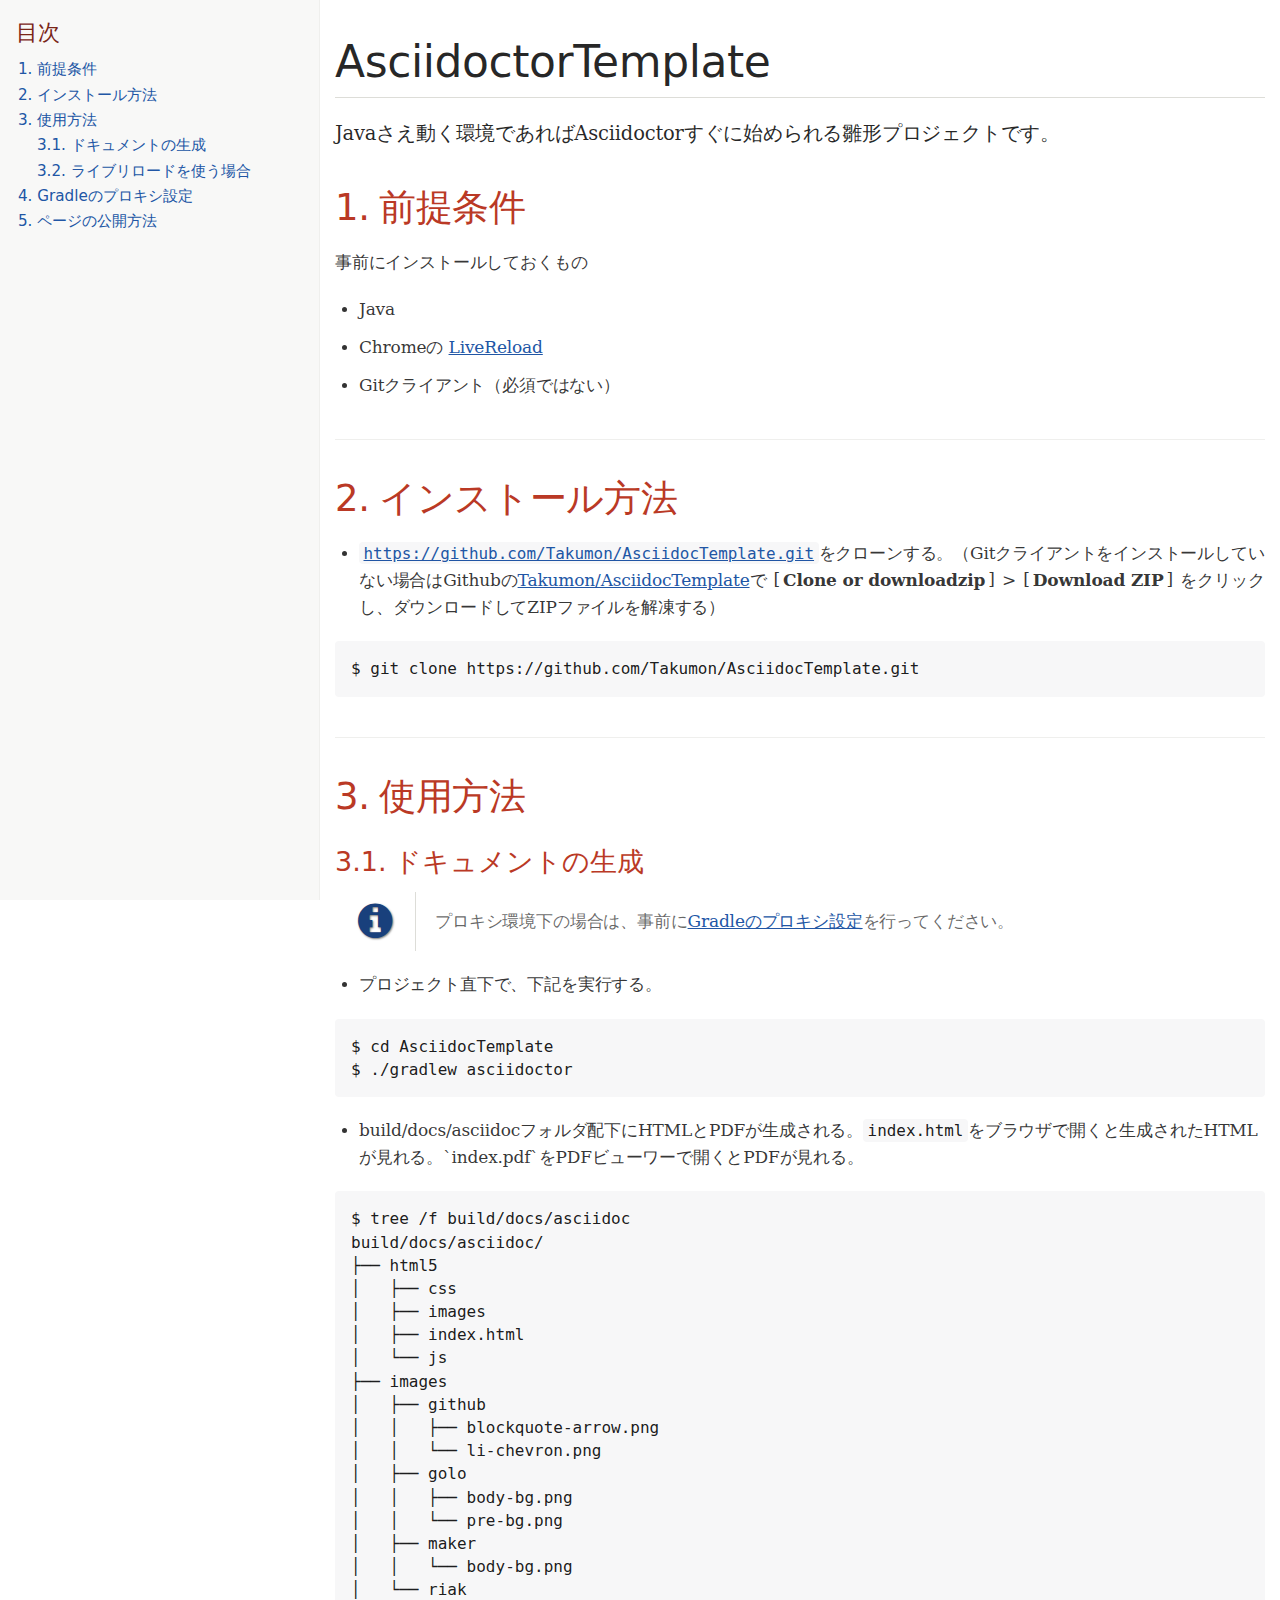
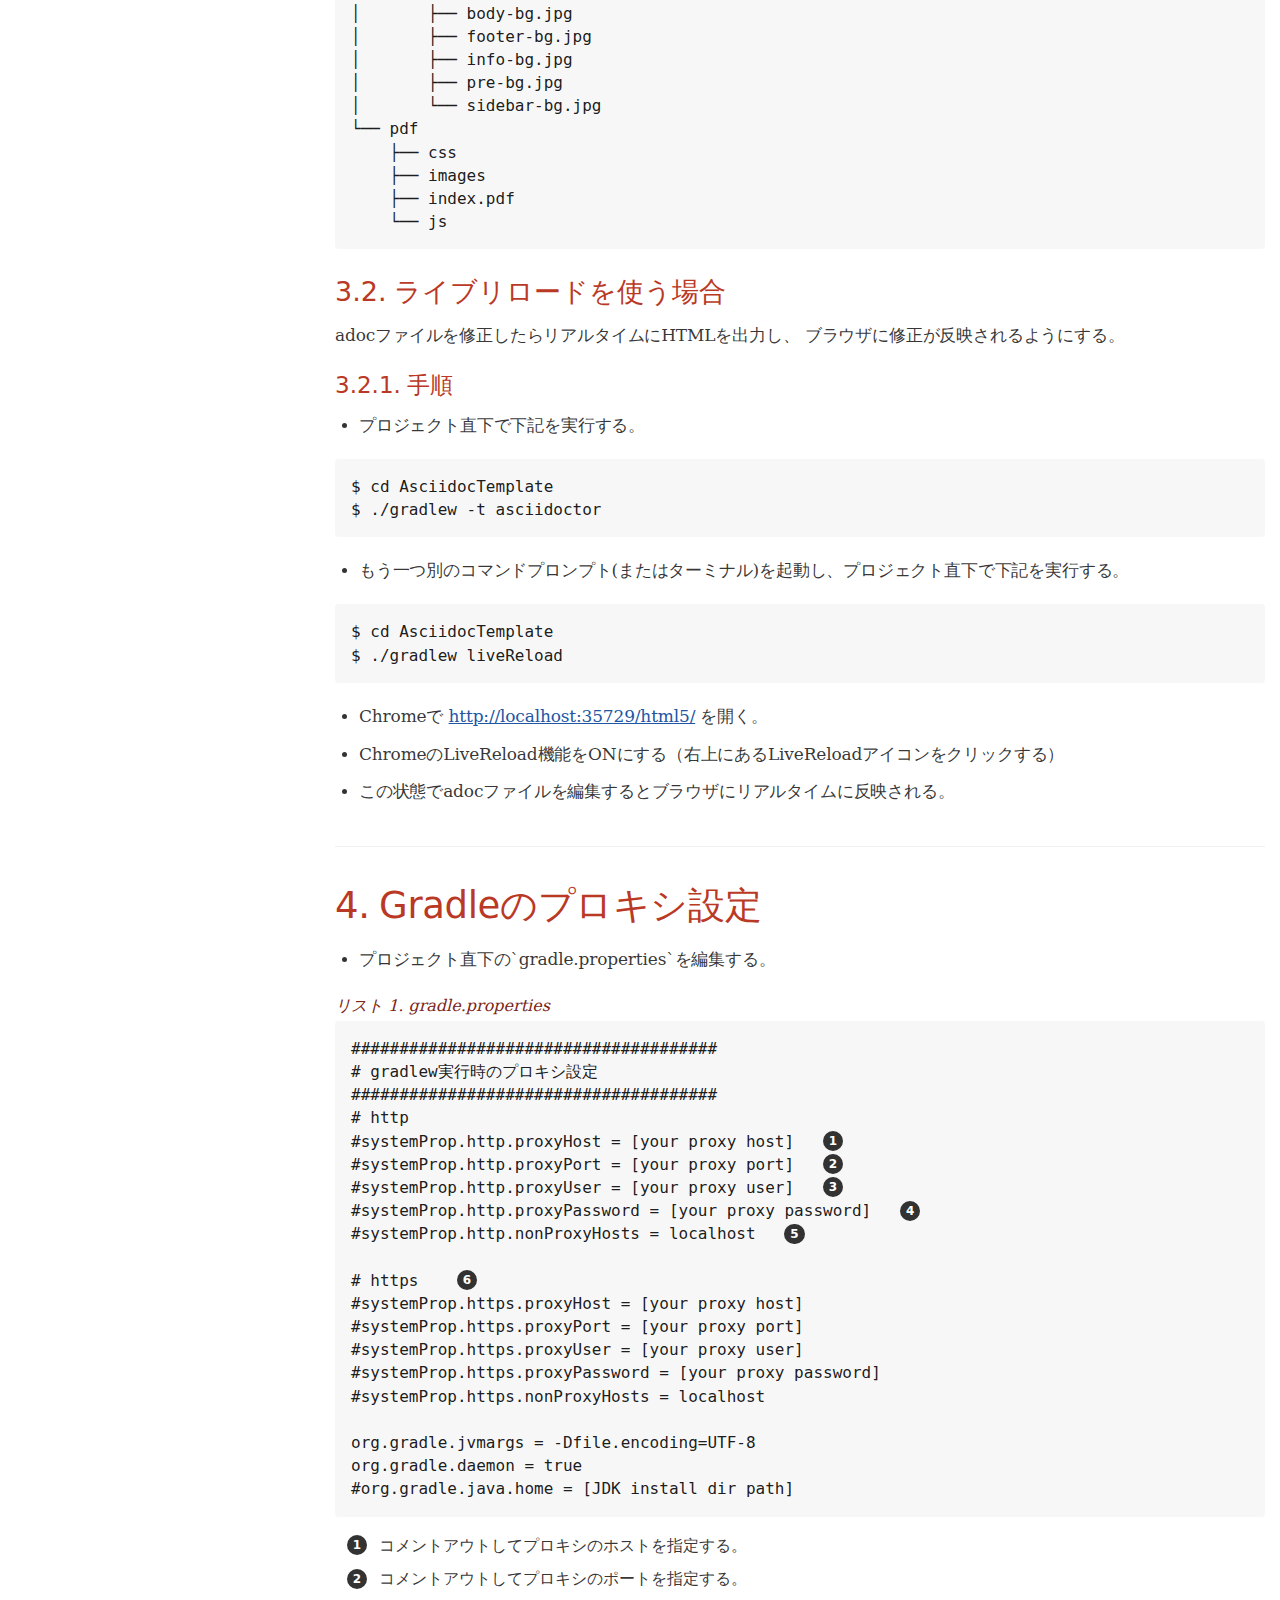
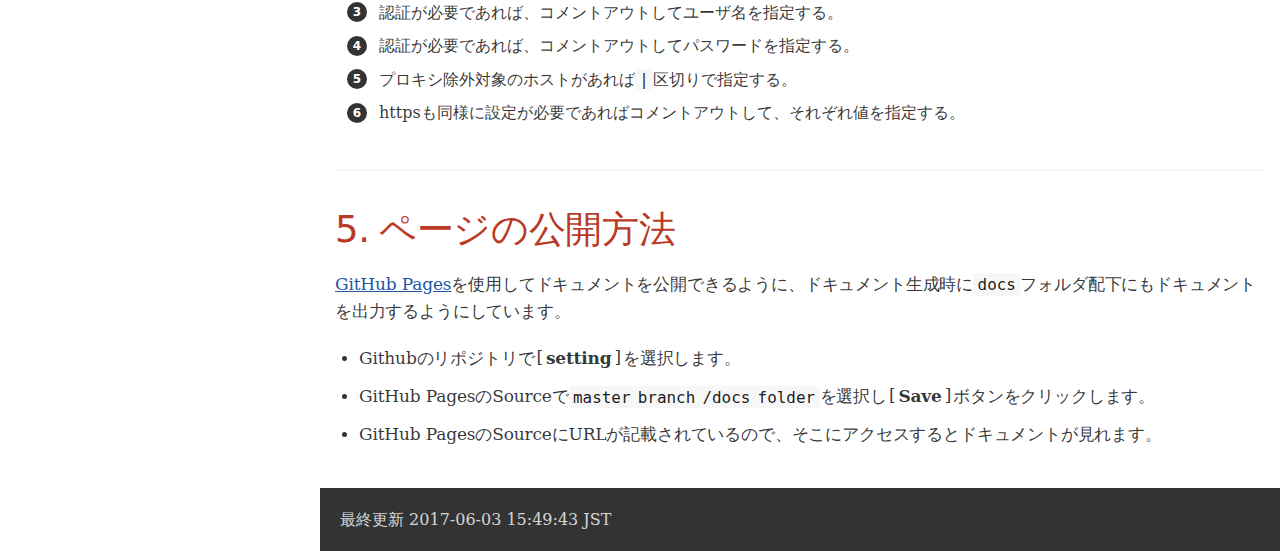
==== commit 9c55fa8e: "Github Pagesで公開できるようにした。" ====
--- a/docs/html5/index.html
+++ b/docs/html5/index.html
@@ -1108,12 +1108,25 @@
 <div class="paragraph">
 <p><a href="https://pages.github.com/">GitHub Pages</a>を使用してドキュメントを公開できるように、ドキュメント生成時に<code>docs</code>フォルダ配下にもドキュメントを出力するようにしています。</p>
 </div>
+<div class="ulist">
+<ul>
+<li>
+<p>Githubのリポジトリで<b class="button">setting</b>を選択します。</p>
+</li>
+<li>
+<p>GitHub PagesのSourceで<code>master branch /docs folder</code>を選択し<b class="button">Save</b>ボタンをクリックします。</p>
+</li>
+<li>
+<p>GitHub PagesのSourceにURLが記載されているので、そこにアクセスするとドキュメントが見れます。</p>
+</li>
+</ul>
+</div>
 </div>
 </div>
 </div>
 <div id="footer">
 <div id="footer-text">
-最終更新 2017-06-03 15:11:13 JST
+最終更新 2017-06-03 15:49:43 JST
 </div>
 </div>
 </body>
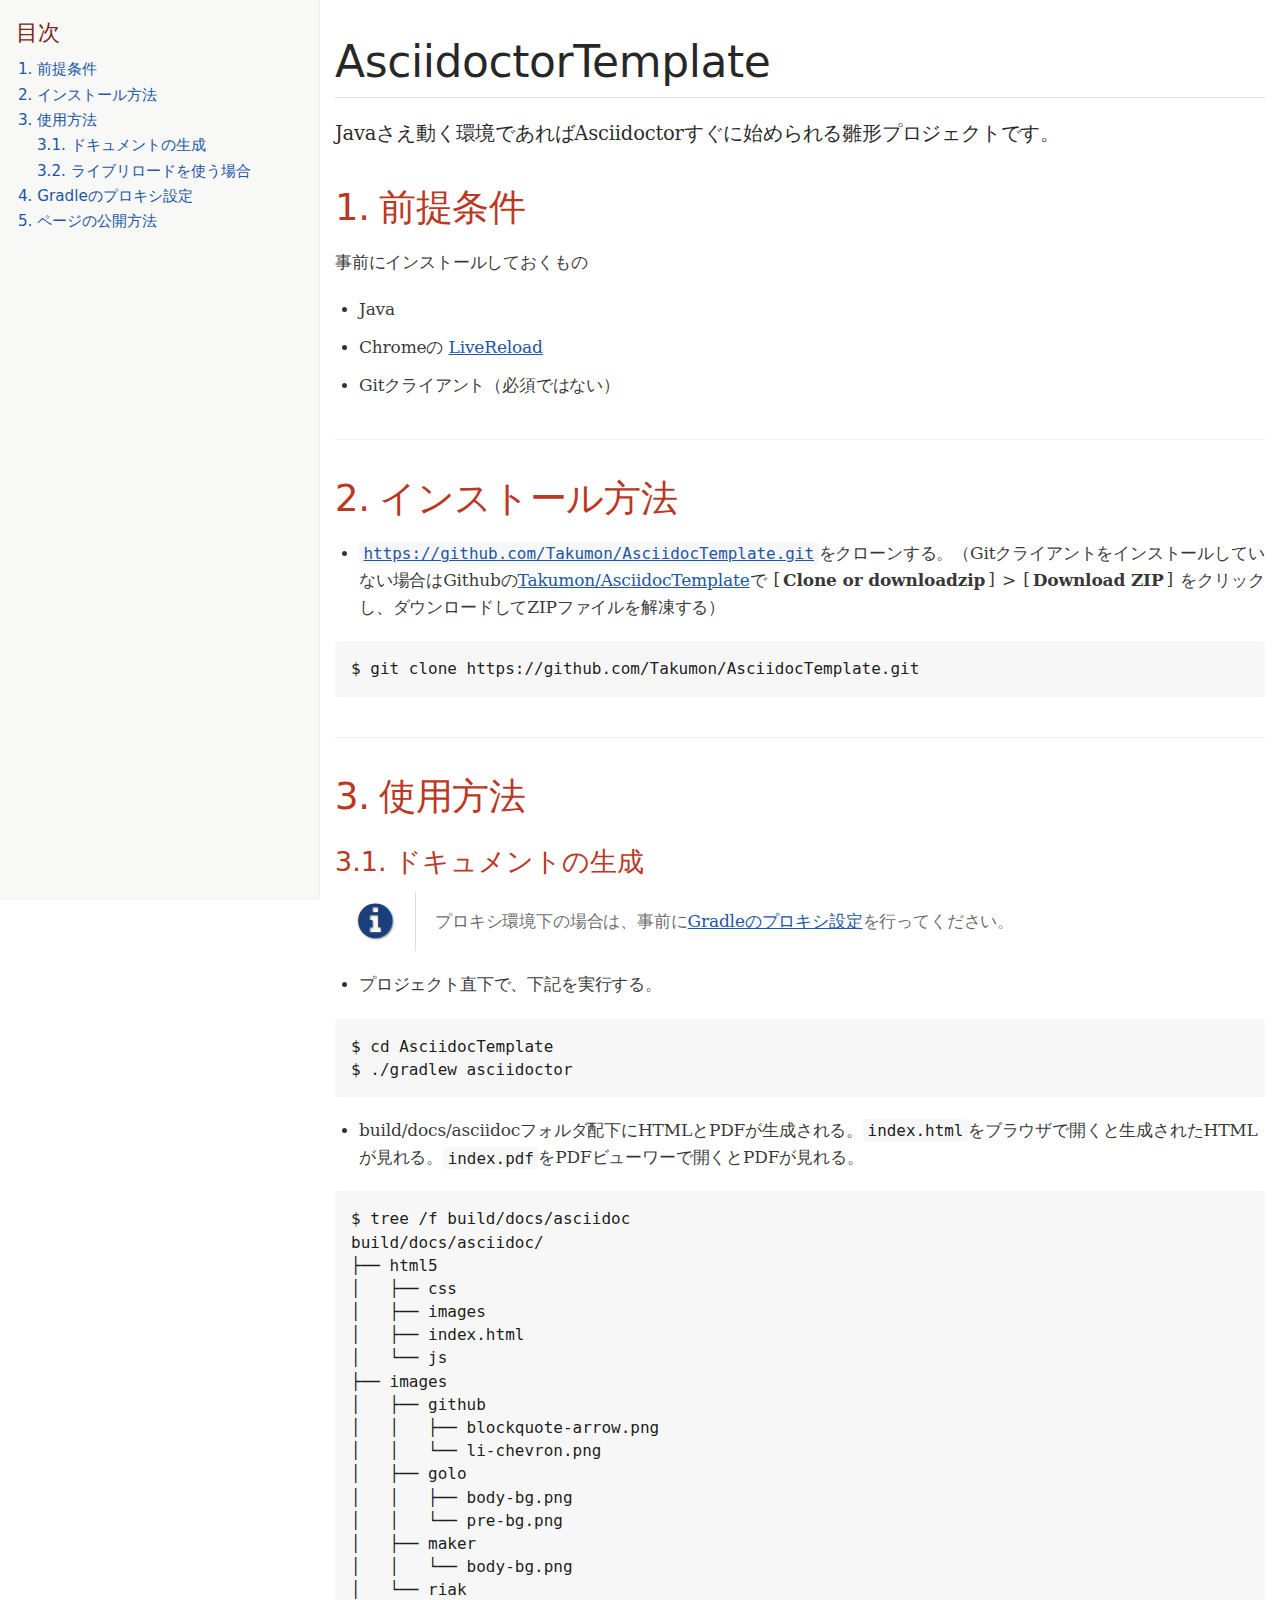
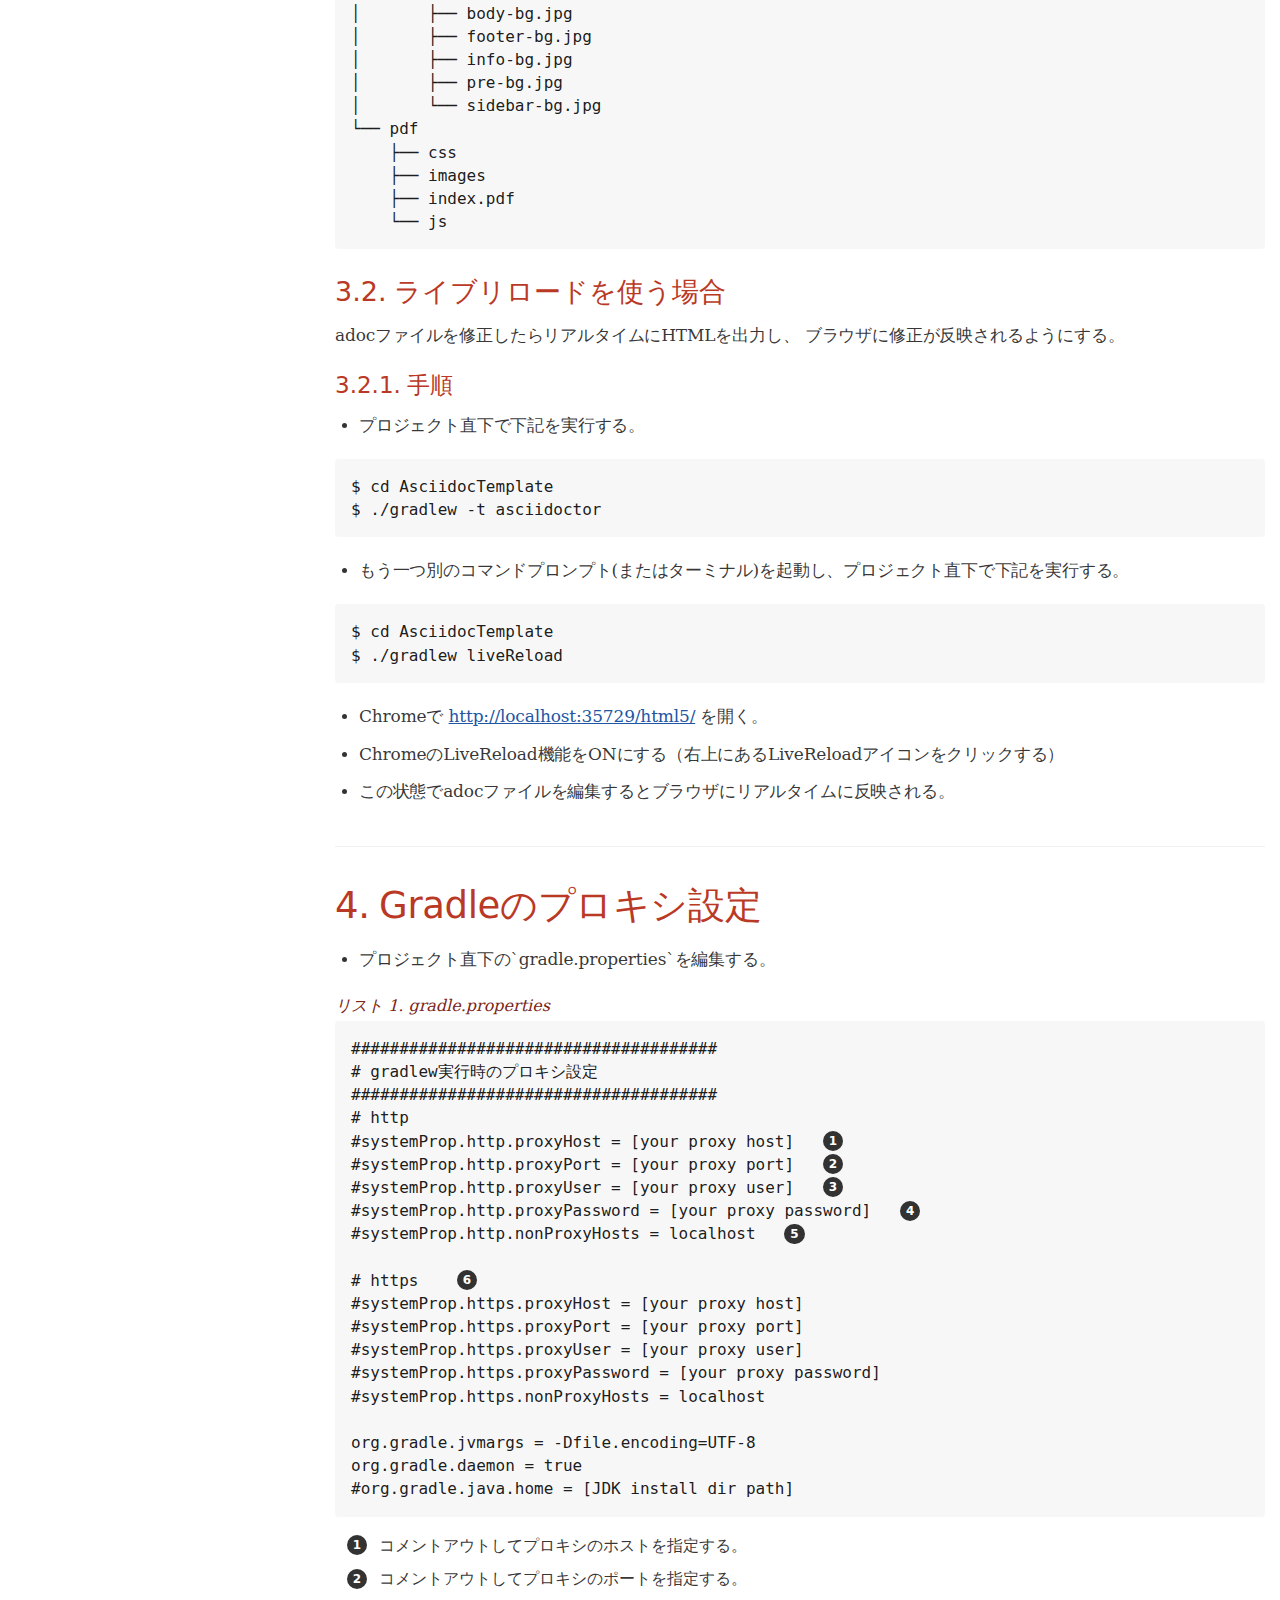
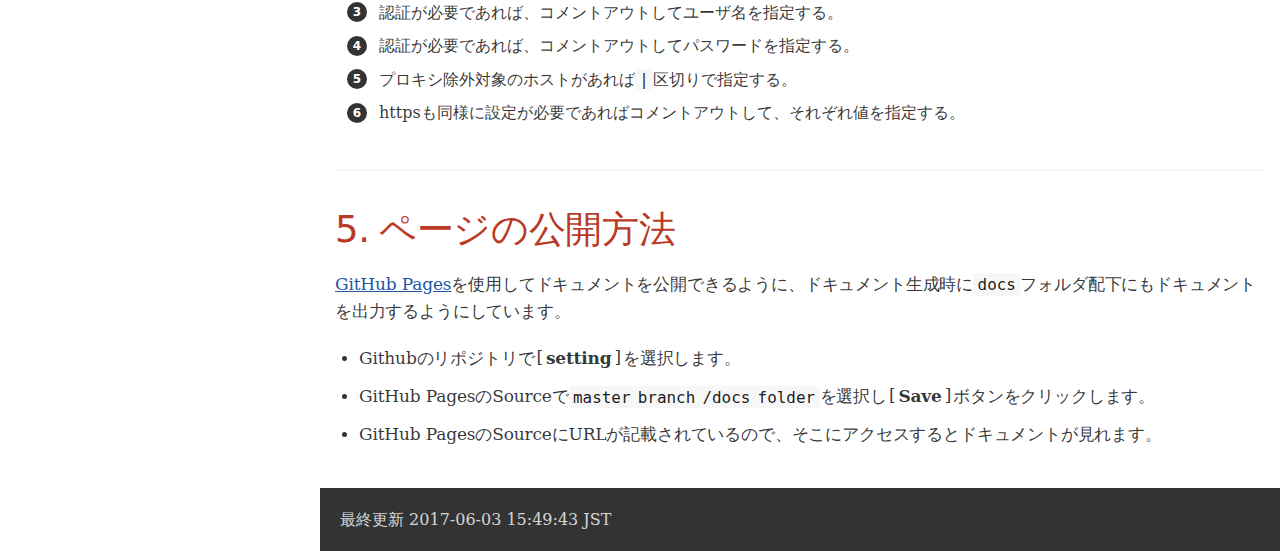
==== commit a4e4e07a: "文法ミスを修正" ====
--- a/docs/html5/index.html
+++ b/docs/html5/index.html
@@ -950,7 +950,7 @@
 <div class="ulist">
 <ul>
 <li>
-<p>build/docs/asciidocフォルダ配下にHTMLとPDFが生成される。<code>index.html</code>をブラウザで開くと生成されたHTMLが見れる。`index.pdf`をPDFビューワーで開くとPDFが見れる。</p>
+<p>build/docs/asciidocフォルダ配下にHTMLとPDFが生成される。<code>index.html</code>をブラウザで開くと生成されたHTMLが見れる。<code>index.pdf</code>をPDFビューワーで開くとPDFが見れる。</p>
 </li>
 </ul>
 </div>
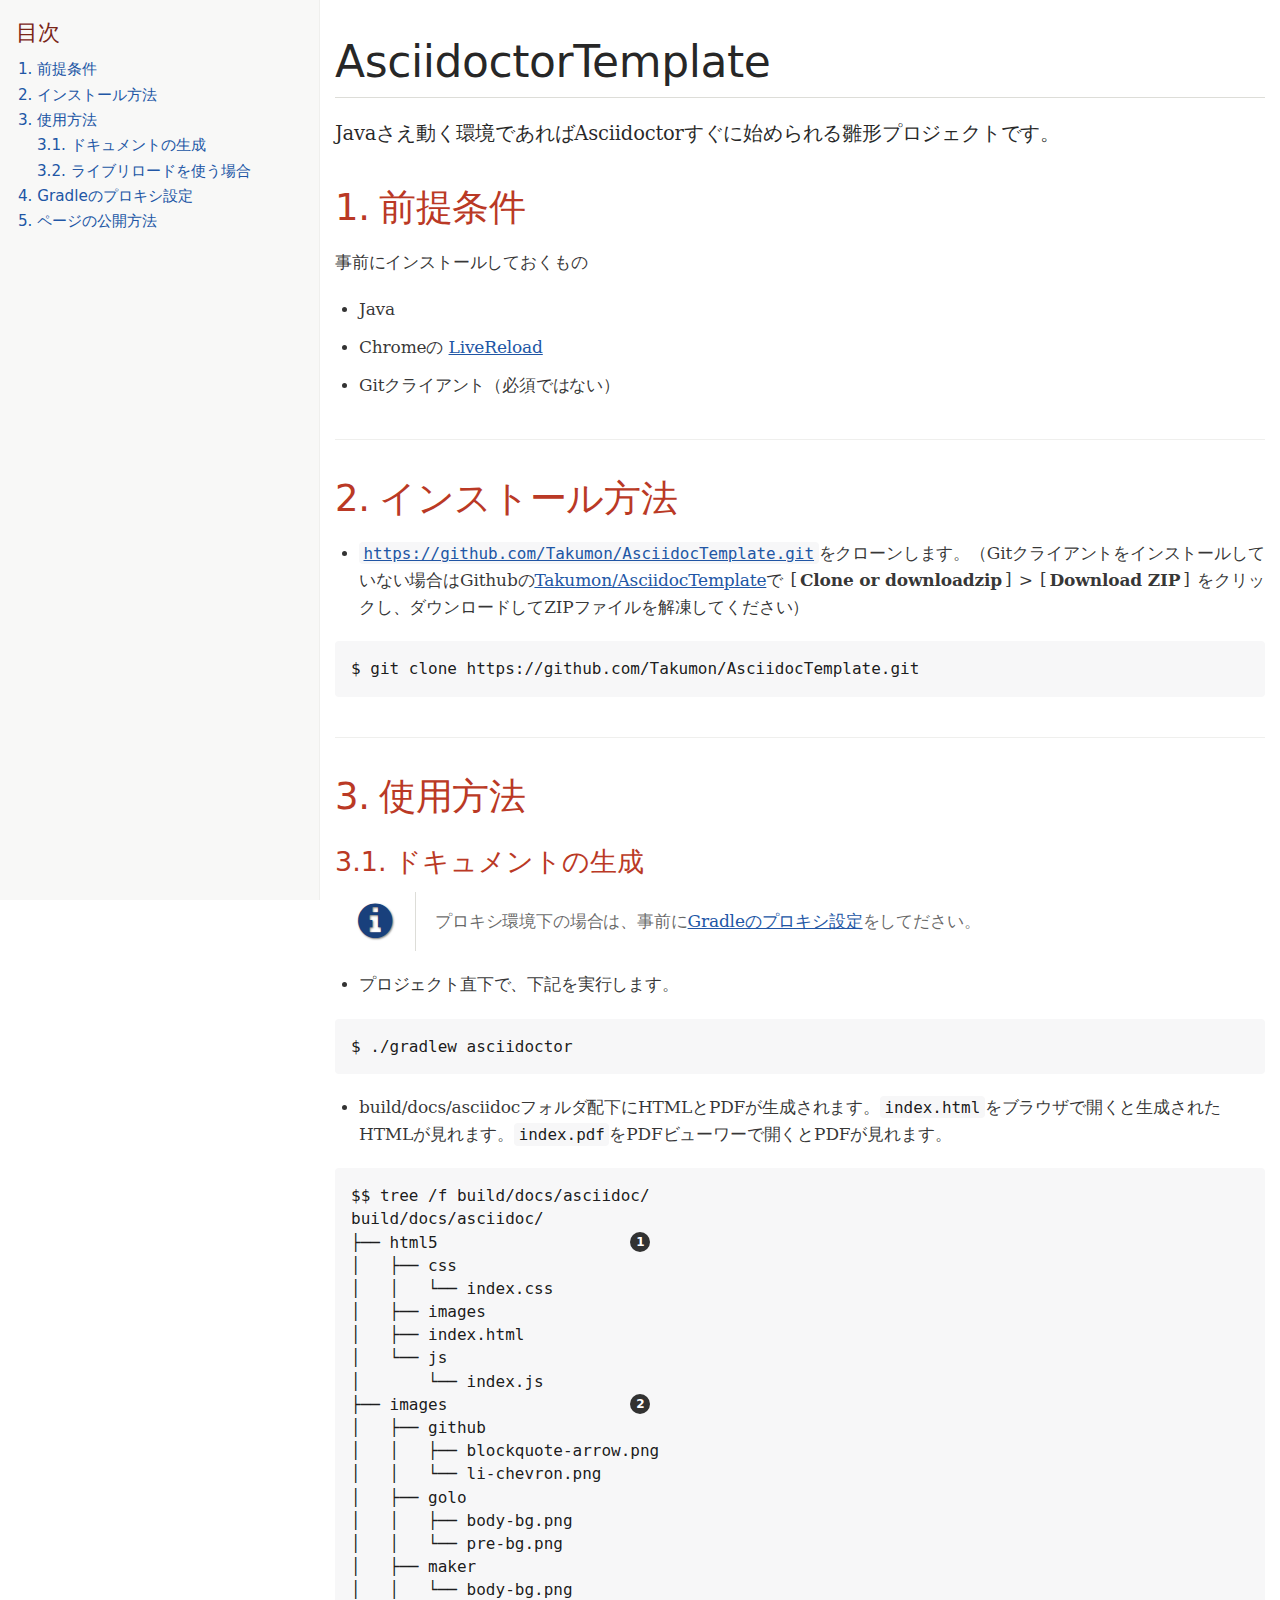
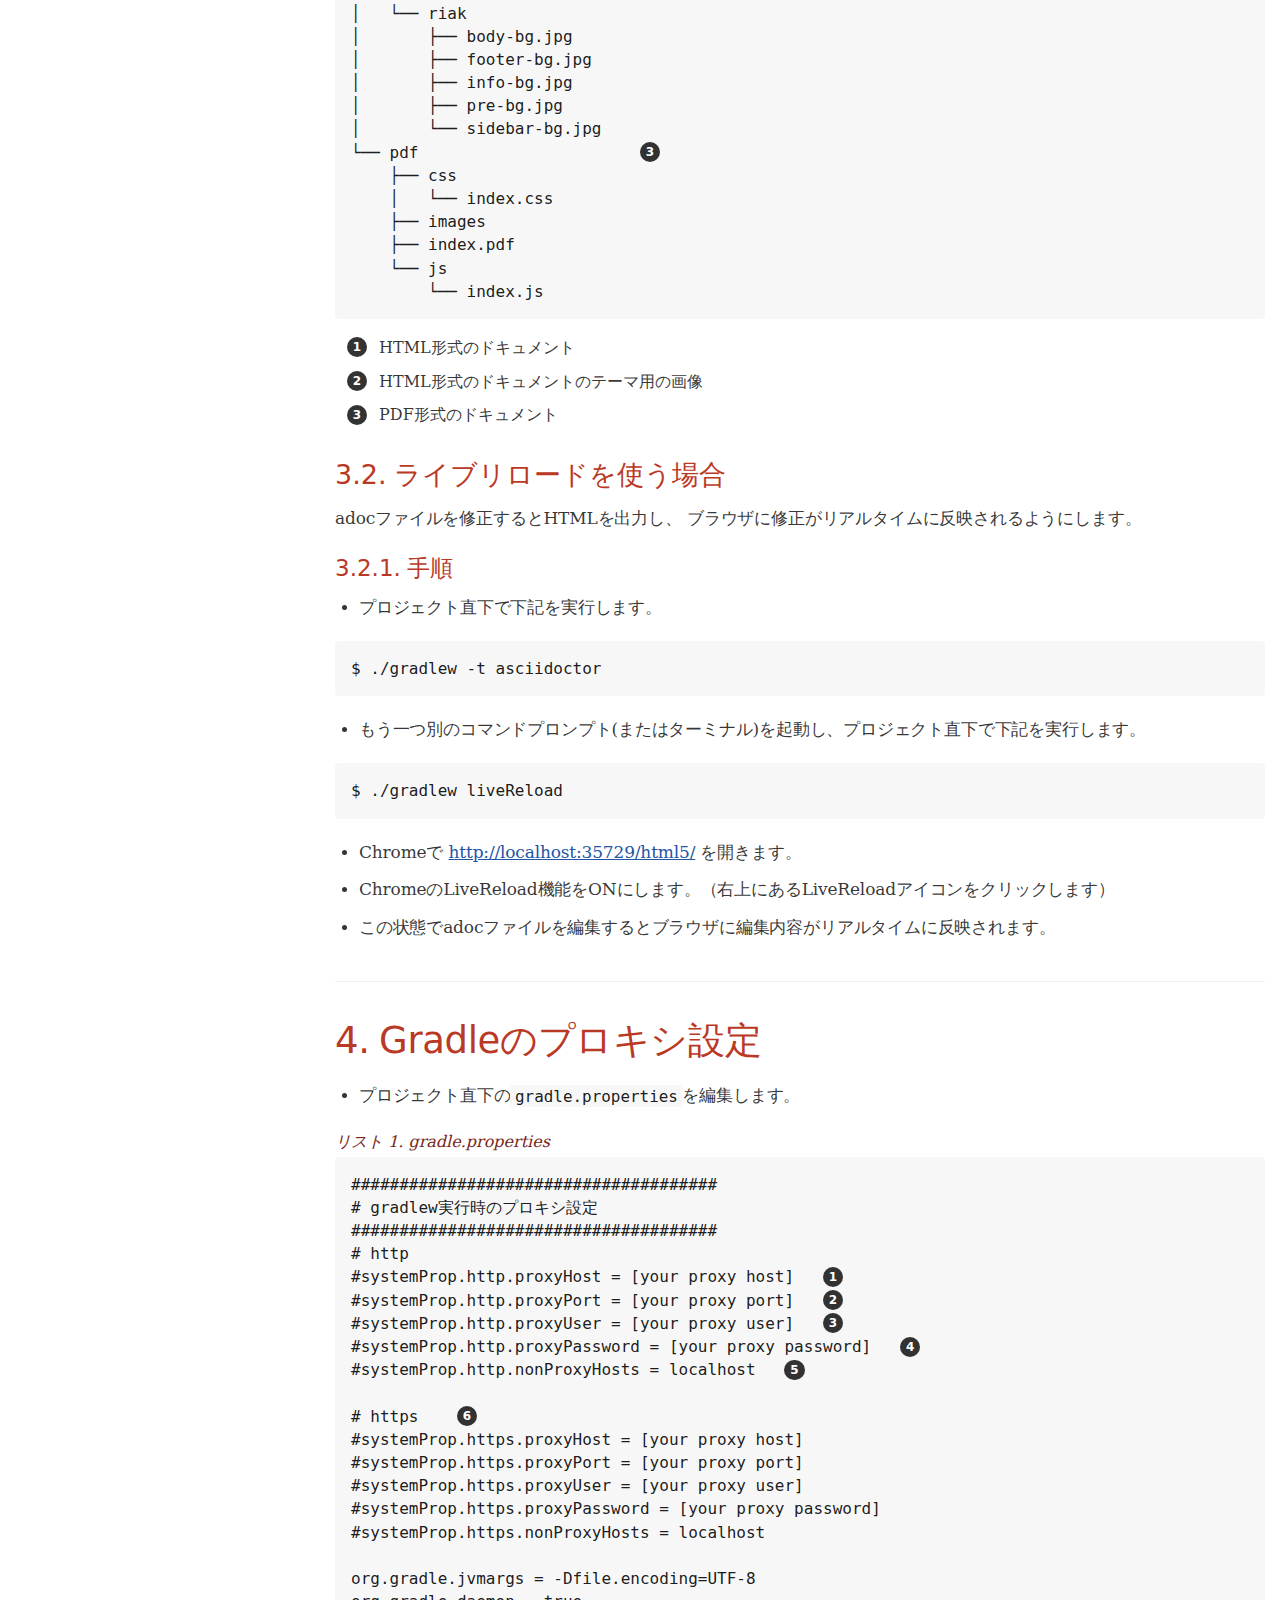
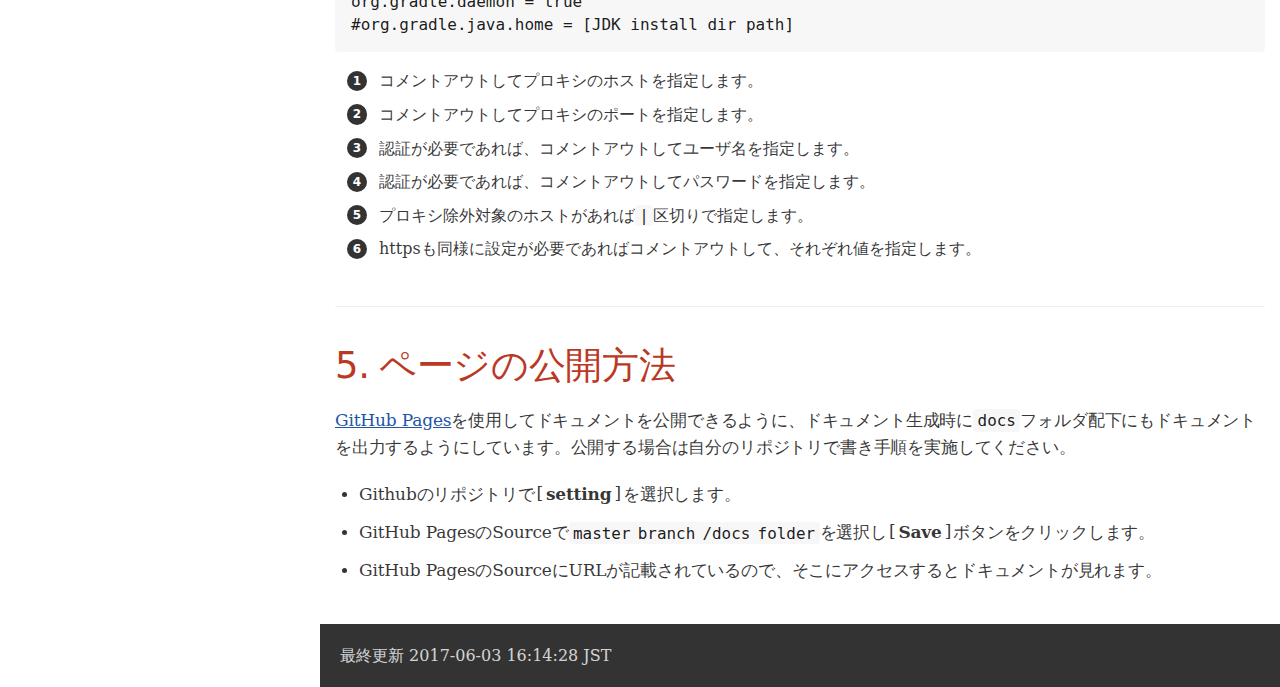
==== commit f64be692: "Merge pull request #1 from Takumon/modify-readme" ====
--- a/docs/html5/index.html
+++ b/docs/html5/index.html
@@ -906,7 +906,7 @@
 <div class="ulist">
 <ul>
 <li>
-<p><code><a href="https://github.com/Takumon/AsciidocTemplate.git" class="bare">https://github.com/Takumon/AsciidocTemplate.git</a></code>をクローンする。（Gitクライアントをインストールしていない場合はGithubの<a href=":https://github.com/Takumon/AsciidocTemplate">Takumon/AsciidocTemplate</a>で <b class="button">Clone or downloadzip</b>  &gt; <b class="button">Download ZIP</b> をクリックし、ダウンロードしてZIPファイルを解凍する）</p>
+<p><code><a href="https://github.com/Takumon/AsciidocTemplate.git" class="bare">https://github.com/Takumon/AsciidocTemplate.git</a></code>をクローンします。（Gitクライアントをインストールしていない場合はGithubの<a href=":https://github.com/Takumon/AsciidocTemplate">Takumon/AsciidocTemplate</a>で <b class="button">Clone or downloadzip</b>  &gt; <b class="button">Download ZIP</b> をクリックし、ダウンロードしてZIPファイルを解凍してください）</p>
 </li>
 </ul>
 </div>
@@ -929,7 +929,7 @@
 <i class="fa icon-note" title="注記"></i>
 </td>
 <td class="content">
-プロキシ環境下の場合は、事前に<a href="#_gradleのプロキシ設定">Gradleのプロキシ設定</a>を行ってください。
+プロキシ環境下の場合は、事前に<a href="#_gradleのプロキシ設定">Gradleのプロキシ設定</a>をしてださい。
 </td>
 </tr>
 </table>
@@ -937,33 +937,34 @@
 <div class="ulist">
 <ul>
 <li>
-<p>プロジェクト直下で、下記を実行する。</p>
+<p>プロジェクト直下で、下記を実行します。</p>
 </li>
 </ul>
 </div>
 <div class="listingblock">
 <div class="content">
-<pre class="CodeRay highlight"><code data-lang="bash">$ cd AsciidocTemplate
-$ ./gradlew asciidoctor</code></pre>
+<pre class="CodeRay highlight"><code data-lang="bash">$ ./gradlew asciidoctor</code></pre>
 </div>
 </div>
 <div class="ulist">
 <ul>
 <li>
-<p>build/docs/asciidocフォルダ配下にHTMLとPDFが生成される。<code>index.html</code>をブラウザで開くと生成されたHTMLが見れる。<code>index.pdf</code>をPDFビューワーで開くとPDFが見れる。</p>
+<p>build/docs/asciidocフォルダ配下にHTMLとPDFが生成されます。<code>index.html</code>をブラウザで開くと生成されたHTMLが見れます。<code>index.pdf</code>をPDFビューワーで開くとPDFが見れます。</p>
 </li>
 </ul>
 </div>
 <div class="listingblock">
 <div class="content">
-<pre>$ tree /f build/docs/asciidoc
+<pre>$$ tree /f build/docs/asciidoc/
 build/docs/asciidoc/
-├── html5
+├── html5                    <i class="conum" data-value="1"></i><b>(1)</b>
 │   ├── css
+│   │   └── index.css
 │   ├── images
 │   ├── index.html
 │   └── js
-├── images
+│       └── index.js
+├── images                   <i class="conum" data-value="2"></i><b>(2)</b>
 │   ├── github
 │   │   ├── blockquote-arrow.png
 │   │   └── li-chevron.png
@@ -978,58 +979,74 @@
 │       ├── info-bg.jpg
 │       ├── pre-bg.jpg
 │       └── sidebar-bg.jpg
-└── pdf
+└── pdf                       <i class="conum" data-value="3"></i><b>(3)</b>
     ├── css
+    │   └── index.css
     ├── images
     ├── index.pdf
-    └── js</pre>
-</div>
+    └── js
+        └── index.js</pre>
+</div>
+</div>
+<div class="colist arabic">
+<table>
+<tr>
+<td><i class="conum" data-value="1"></i><b>1</b></td>
+<td>HTML形式のドキュメント</td>
+</tr>
+<tr>
+<td><i class="conum" data-value="2"></i><b>2</b></td>
+<td>HTML形式のドキュメントのテーマ用の画像</td>
+</tr>
+<tr>
+<td><i class="conum" data-value="3"></i><b>3</b></td>
+<td>PDF形式のドキュメント</td>
+</tr>
+</table>
 </div>
 </div>
 <div class="sect2">
 <h3 id="_ライブリロードを使う場合"><a class="anchor" href="#_ライブリロードを使う場合"></a>3.2. ライブリロードを使う場合</h3>
 <div class="paragraph">
-<p>adocファイルを修正したらリアルタイムにHTMLを出力し、
-ブラウザに修正が反映されるようにする。</p>
+<p>adocファイルを修正するとHTMLを出力し、
+ブラウザに修正がリアルタイムに反映されるようにします。</p>
 </div>
 <div class="sect3">
 <h4 id="_手順"><a class="anchor" href="#_手順"></a>3.2.1. 手順</h4>
 <div class="ulist">
 <ul>
 <li>
-<p>プロジェクト直下で下記を実行する。</p>
+<p>プロジェクト直下で下記を実行します。</p>
 </li>
 </ul>
 </div>
 <div class="listingblock">
 <div class="content">
-<pre class="CodeRay highlight"><code data-lang="bash">$ cd AsciidocTemplate
-$ ./gradlew -t asciidoctor</code></pre>
+<pre class="CodeRay highlight"><code data-lang="bash">$ ./gradlew -t asciidoctor</code></pre>
 </div>
 </div>
 <div class="ulist">
 <ul>
 <li>
-<p>もう一つ別のコマンドプロンプト(またはターミナル)を起動し、プロジェクト直下で下記を実行する。</p>
+<p>もう一つ別のコマンドプロンプト(またはターミナル)を起動し、プロジェクト直下で下記を実行します。</p>
 </li>
 </ul>
 </div>
 <div class="listingblock">
 <div class="content">
-<pre class="CodeRay highlight"><code data-lang="bash">$ cd AsciidocTemplate
-$ ./gradlew liveReload</code></pre>
+<pre class="CodeRay highlight"><code data-lang="bash">$ ./gradlew liveReload</code></pre>
 </div>
 </div>
 <div class="ulist">
 <ul>
 <li>
-<p>Chromeで <a href="http://localhost:35729/html5/" class="bare">http://localhost:35729/html5/</a> を開く。</p>
-</li>
-<li>
-<p>ChromeのLiveReload機能をONにする（右上にあるLiveReloadアイコンをクリックする）</p>
-</li>
-<li>
-<p>この状態でadocファイルを編集するとブラウザにリアルタイムに反映される。</p>
+<p>Chromeで <a href="http://localhost:35729/html5/" class="bare">http://localhost:35729/html5/</a> を開きます。</p>
+</li>
+<li>
+<p>ChromeのLiveReload機能をONにします。（右上にあるLiveReloadアイコンをクリックします）</p>
+</li>
+<li>
+<p>この状態でadocファイルを編集するとブラウザに編集内容がリアルタイムに反映されます。</p>
 </li>
 </ul>
 </div>
@@ -1043,7 +1060,7 @@
 <div class="ulist">
 <ul>
 <li>
-<p>プロジェクト直下の`gradle.properties`を編集する。</p>
+<p>プロジェクト直下の<code>gradle.properties</code>を編集します。</p>
 </li>
 </ul>
 </div>
@@ -1076,27 +1093,27 @@
 <table>
 <tr>
 <td><i class="conum" data-value="1"></i><b>1</b></td>
-<td>コメントアウトしてプロキシのホストを指定する。</td>
+<td>コメントアウトしてプロキシのホストを指定します。</td>
 </tr>
 <tr>
 <td><i class="conum" data-value="2"></i><b>2</b></td>
-<td>コメントアウトしてプロキシのポートを指定する。</td>
+<td>コメントアウトしてプロキシのポートを指定します。</td>
 </tr>
 <tr>
 <td><i class="conum" data-value="3"></i><b>3</b></td>
-<td>認証が必要であれば、コメントアウトしてユーザ名を指定する。</td>
+<td>認証が必要であれば、コメントアウトしてユーザ名を指定します。</td>
 </tr>
 <tr>
 <td><i class="conum" data-value="4"></i><b>4</b></td>
-<td>認証が必要であれば、コメントアウトしてパスワードを指定する。</td>
+<td>認証が必要であれば、コメントアウトしてパスワードを指定します。</td>
 </tr>
 <tr>
 <td><i class="conum" data-value="5"></i><b>5</b></td>
-<td>プロキシ除外対象のホストがあれば<code>|</code>区切りで指定する。</td>
+<td>プロキシ除外対象のホストがあれば<code>|</code>区切りで指定します。</td>
 </tr>
 <tr>
 <td><i class="conum" data-value="6"></i><b>6</b></td>
-<td>httpsも同様に設定が必要であればコメントアウトして、それぞれ値を指定する。</td>
+<td>httpsも同様に設定が必要であればコメントアウトして、それぞれ値を指定します。</td>
 </tr>
 </table>
 </div>
@@ -1106,7 +1123,7 @@
 <h2 id="_ページの公開方法"><a class="anchor" href="#_ページの公開方法"></a>5. ページの公開方法</h2>
 <div class="sectionbody">
 <div class="paragraph">
-<p><a href="https://pages.github.com/">GitHub Pages</a>を使用してドキュメントを公開できるように、ドキュメント生成時に<code>docs</code>フォルダ配下にもドキュメントを出力するようにしています。</p>
+<p><a href="https://pages.github.com/">GitHub Pages</a>を使用してドキュメントを公開できるように、ドキュメント生成時に<code>docs</code>フォルダ配下にもドキュメントを出力するようにしています。公開する場合は自分のリポジトリで書き手順を実施してください。</p>
 </div>
 <div class="ulist">
 <ul>
@@ -1126,7 +1143,7 @@
 </div>
 <div id="footer">
 <div id="footer-text">
-最終更新 2017-06-03 15:49:43 JST
+最終更新 2017-06-03 16:14:28 JST
 </div>
 </div>
 </body>
